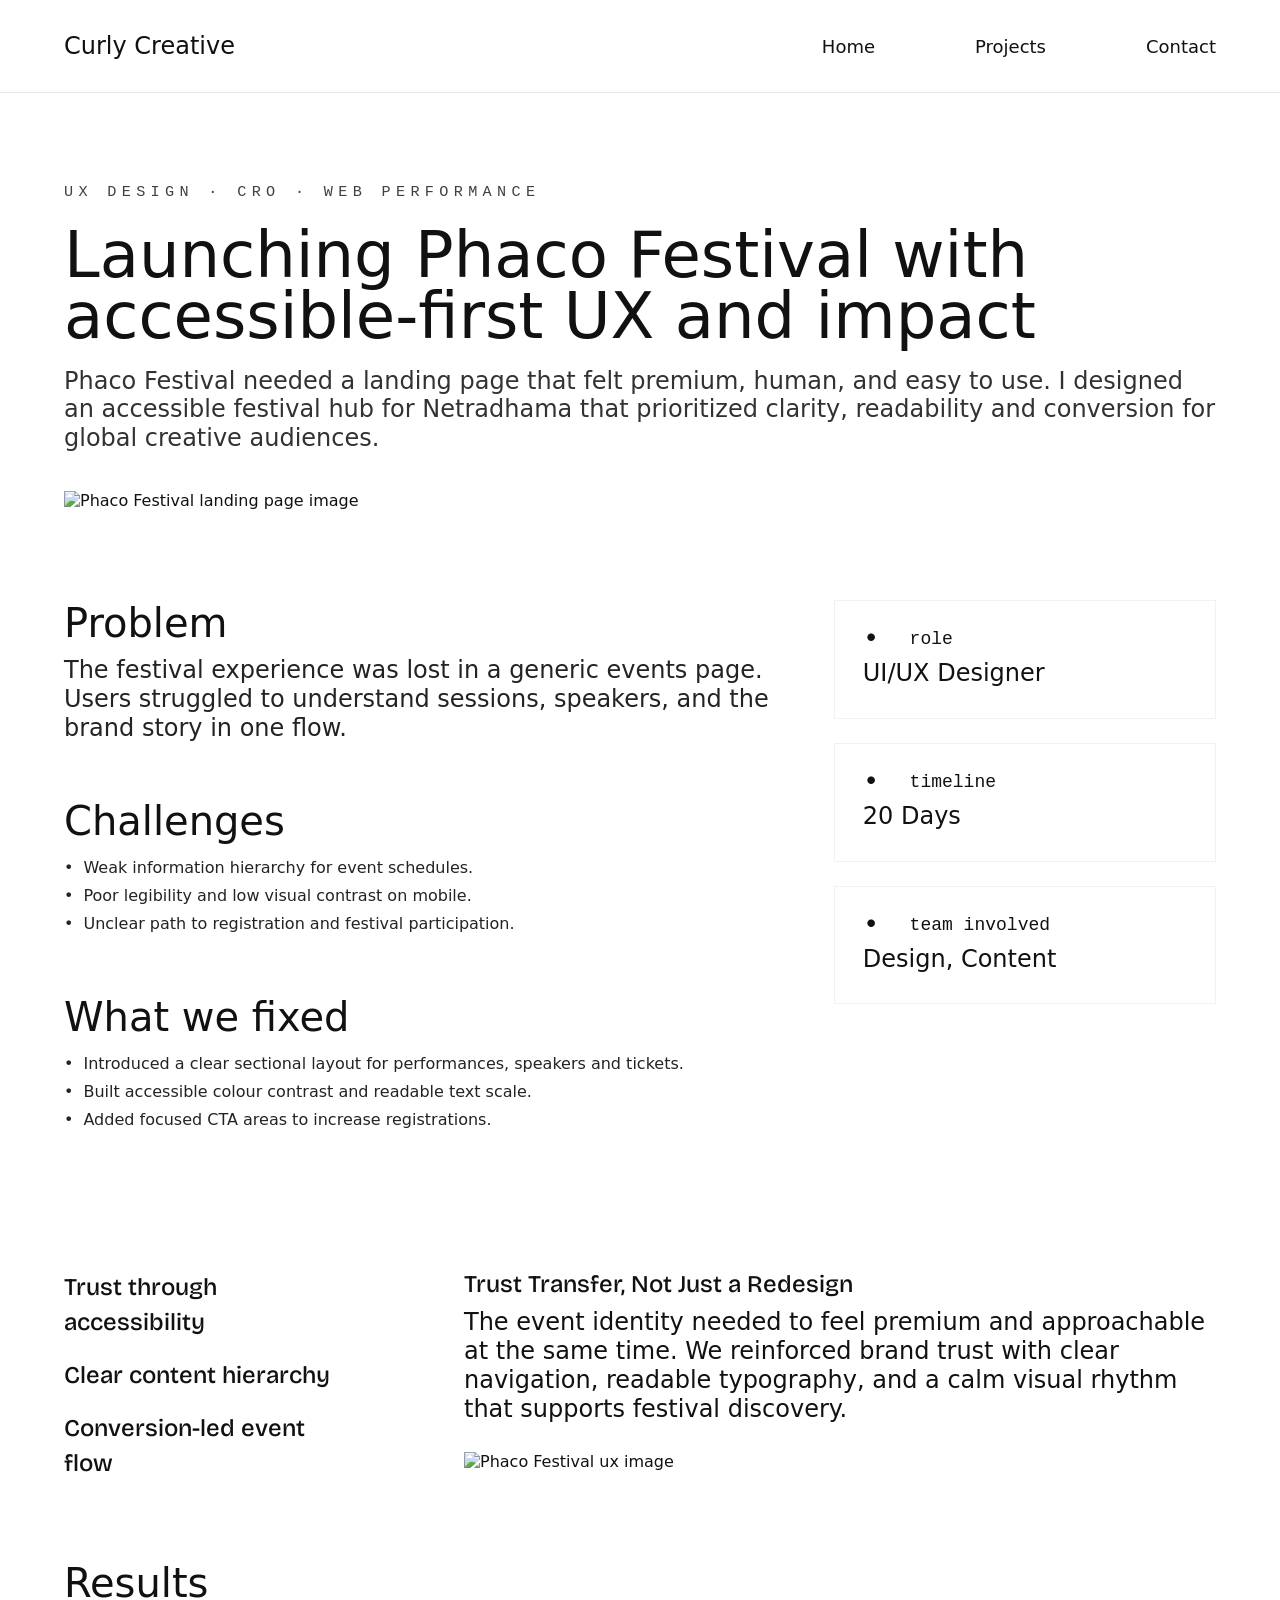
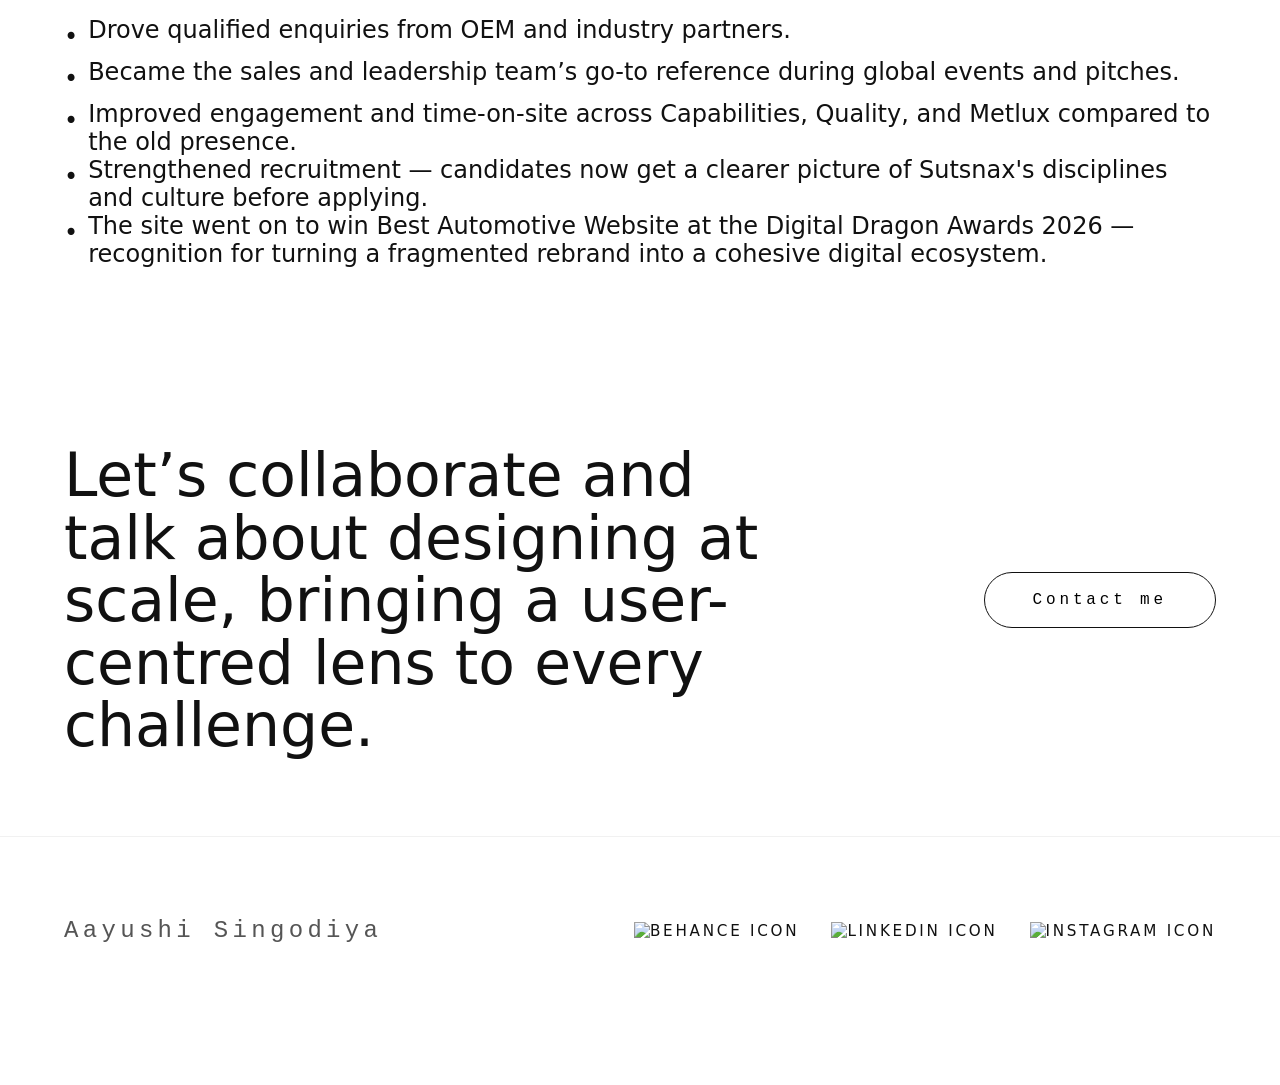
==== case-study-netradhama.html @ 13a0d934 "Add files via upload" ====
<!DOCTYPE html>
<html lang="en">
<head>
  <meta charset="UTF-8">
  <meta name="viewport" content="width=device-width, initial-scale=1.0">
  <title>Netradhama Case Study — Aayushi Singodiya</title>
  <link rel="preconnect" href="https://fonts.googleapis.com">
  <link rel="preconnect" href="https://fonts.gstatic.com" crossorigin>
  <link href="https://fonts.googleapis.com/css2?family=Bricolage+Grotesque:opsz,wght@12..96,200..800&display=swap" rel="stylesheet">
  <link rel="stylesheet" href="style.css">
</head>
<body>
<header>
  <div class="logo">Curly Creative</div>
  <nav>
    <a href="index.html">Home</a>
    <a href="index.html#projects">Projects</a>
    <a href="index.html#contact">Contact</a>
  </nav>
</header>
<main>
  <section class="case-study-hero">
    <span class="case-study-kicker">UX Design · CRO · Web Performance</span>
    <h1>Launching Phaco Festival with accessible-first UX and impact</h1>
    <p class="hero-copy">Phaco Festival needed a landing page that felt premium, human, and easy to use. I designed an accessible festival hub for Netradhama that prioritized clarity, readability and conversion for global creative audiences.</p>
    <img class="case-study-hero-image" src="assets/project 2.png" alt="Phaco Festival landing page image">
  </section>

  <section class="case-study-content">
    <div class="case-study-grid">
      <div class="case-study-copy">
        <div class="case-study-section">
          <h2>Problem</h2>
          <p>The festival experience was lost in a generic events page. Users struggled to understand sessions, speakers, and the brand story in one flow.</p>
        </div>

        <div class="case-study-section">
          <h2>Challenges</h2>
          <ul>
            <li>Weak information hierarchy for event schedules.</li>
            <li>Poor legibility and low visual contrast on mobile.</li>
            <li>Unclear path to registration and festival participation.</li>
          </ul>
        </div>

        <div class="case-study-section">
          <h2>What we fixed</h2>
          <ul>
            <li>Introduced a clear sectional layout for performances, speakers and tickets.</li>
            <li>Built accessible colour contrast and readable text scale.</li>
            <li>Added focused CTA areas to increase registrations.</li>
          </ul>
        </div>
      </div>

      <aside class="case-study-sidebar">
        <div class="case-study-meta">
          <strong>Role</strong>
          <p>UI/UX Designer</p>
        </div>
        <div class="case-study-meta">
          <strong>Timeline</strong>
          <p>20 Days</p>
        </div>
        <div class="case-study-meta">
          <strong>Team involved</strong>
          <p>Design, Content</p>
        </div>
      </aside>
    </div>

    <section class="case-study-secondary">
      <div class="case-study-secondary-grid">
        <aside class="case-study-secondary-sidebar">
          <!-- <div class="secondary-sidebar-label">What matters</div> -->
          <ul>
            <li>Trust through accessibility</li>
            <li>Clear content hierarchy</li>
            <li>Conversion-led event flow</li>
          </ul>
        </aside>
        <div class="case-study-secondary-content">
          <div class="case-study-section">
            <h2>Trust Transfer, Not Just a Redesign</h2>
            <p>The event identity needed to feel premium and approachable at the same time. We reinforced brand trust with clear navigation, readable typography, and a calm visual rhythm that supports festival discovery.</p>
          </div>
          <img class="case-study-secondary-image" src="assets/project 2.png" alt="Phaco Festival ux image">
        </div>
      </div>
    </section>

    <div class="case-study-section results">
      <h2>Results</h2>
      <ul>
        <li>Drove qualified enquiries from OEM and industry partners.</li>
        <li>Became the sales and leadership team’s go-to reference during global events and pitches.</li>
        <li>Improved engagement and time-on-site across Capabilities, Quality, and Metlux compared to the old presence.</li>
        <li>Strengthened recruitment — candidates now get a clearer picture of Sutsnax's disciplines and culture before applying.</li>
        <li>The site went on to win Best Automotive Website at the Digital Dragon Awards 2026 — recognition for turning a fragmented rebrand into a cohesive digital ecosystem.</li>
      </ul>
    </div>
  </section>
  <section class="contact" id="contact">
    <div class="contact-copy"><h2>Let’s collaborate and talk about designing at scale, bringing a user-centred lens to every challenge.</h2></div>
    <button type="button">Contact me</button>
  </section>
</main>
<footer class="site-footer">
  <p>Aayushi Singodiya</p>
  <div class="footer-links">
    <a href="#"><img src="assets/behance-line.png" alt="behance icon"></a>
    <a href="#"><img src="assets/linkedin-line.png" alt="linkedin icon"></a>
    <a href="#"><img src="assets/instagram-line.png" alt="instagram icon"></a>
  </div>
</footer>
</body>
</html>
---- style.css ----
﻿@font-face {
  font-family: 'Bricolage Grotesque';
  font-style: normal;
  font-weight: 400;
  src: local('Bricolage Grotesque');
  font-display: swap;
}

@font-face {
  font-family: 'Sometype Mono';
  font-style: normal;
  font-weight: 400;
  src: local('Sometype Mono');
  font-display: swap;
}

* {
  margin: 0;
  padding: 0;
  box-sizing: border-box;
}

html {
  scroll-behavior: smooth;
}

body {
  font-family: 'Bricolage Grotesque', system-ui, -apple-system, BlinkMacSystemFont, 'Segoe UI', sans-serif;
  background: #fff url('assets/bg_lines.png') top center no-repeat;
  background-size: cover;
  color: #111;
}

img {
  max-width: 100%;
  display: block;
}

header {
  position: sticky;
  top: 0;
  z-index: 10;
  display: flex;
  justify-content: space-between;
  align-items: center;
  gap: 30px;
  padding: 32px 64px;
  background: rgba(255, 255, 255, 0.92);
  backdrop-filter: blur(18px);
  border-bottom: 1px solid #E9E6E6;
}

.logo {
  font-size: 24px;
  letter-spacing: 0;
  /* text-transform: uppercase; */
}

nav {
  display: flex;
  gap: 100px;
  font-size: 18px;
  letter-spacing: 0;
  /* text-transform: uppercase; */
}

nav a {
  color: #111;
  text-decoration: none;
}

main {
  max-width: 1500px;
  margin: 0 auto;
}

.hero {
  min-height: calc(100vh - 96px);
  padding: 20px 64px 140px;
  display: flex;
  flex-direction: column;
  justify-content: center;
  gap: 42px;
}

.hero-meta {
  display: flex;
  justify-content: space-between;
  gap: 24px;
  flex-wrap: wrap;
}

.intro,
.status {
  font-family: 'Sometype Mono', monospace;
  font-size: 24px;
  letter-spacing: 0;
  /* text-transform: uppercase; */
}

.status {
  display: inline-flex;
  align-items: center;
  gap: 14px;
}

.status-dot {
  width: 10px;
  height: 10px;
  border-radius: 50%;
  background: #29d77f;
  box-shadow: 0 0 0 8px rgba(41, 215, 127, 0.16);
}

.hero h1 {
  font-size: clamp(4.5rem, 6vw, 7.5rem);
  line-height: 100%;
  max-width: 100%;
  letter-spacing: -0.04em;
  font-weight: 400;
  text-align: center;
  width: 68%;
  margin: 160px auto 0;
}

.section-label {
  display: inline-flex;
  align-items: center;
  gap: 16px;
  margin-bottom: 40px;
  font-family: 'Sometype Mono', monospace;
  letter-spacing: 0;
  /* text-transform: uppercase; */
  font-size: 24px;
}

.off-screen-label{
  display: flex;
justify-content: center;
}

.section-label span {
  color: #111;
}

.projects,
.testimonial,
.about,
.experience,
.offscreen,
.work,
.contact {
  padding: 120px 64px;
}

.cards {
  display: grid;
  grid-template-columns: repeat(12, minmax(0, 1fr));
  column-gap: 28px;
  row-gap: 140px;
  position: relative;
  align-items: start;
}

.card {
  position: relative;
  width: 100%;
  background: #fff;
  border-left: 5px solid #111;
  overflow: hidden;
  transform-style: preserve-3d;
  will-change: transform;
}

.card img {
  width: 100%;
  height: auto;
  aspect-ratio: 3 / 2;
  object-fit: cover;
}

.card-copy {
  min-height: 150px;
  padding: 18px 24px 24px;
  border-top: 1px solid rgba(17, 17, 17, 0.12);
}

.card h3 {
  max-width: 95%;
  margin-bottom: 30px;
  font-size: clamp(1.25rem, 1.55vw, 1.75rem);
  font-weight: 400;
  line-height: 1.12;
  letter-spacing: -0.035em;
}

.card-meta {
  display: grid;
  grid-template-columns: minmax(90px, 0.7fr) minmax(140px, 1.3fr);
  gap: 18px;
  font-family: 'Sometype Mono', monospace;
  font-size: 16px;
  line-height: 1.4;
}

.card-meta span {
  display: flex;
  align-items: flex-start;
  gap: 10px;
}

.card-meta span::before {
  content: '•';
  flex: 0 0 auto;
}

.card-one {
  grid-column: 2 / span 4;
  grid-row: 1;
}

.card-two {
  grid-column: 8 / span 4;
  grid-row: 1;
  margin-top: 150px;
}

.card-three {
  grid-column: 2 / span 4;
  grid-row: 2;
}

.card-four {
  grid-column: 8 / span 4;
  grid-row: 2;
  margin-top: 150px;
}

.testimonial-layout {
  display: grid;
  grid-template-columns: auto minmax(0, 1fr);
  gap: 80px;
  align-items: start;
}

.quote-mark {
  font-size: 160px;
  line-height: 0.75;
}

.quote-copy {
  display: flex;
  flex-direction: column;
  justify-content: center;
  gap: 44px;
}

.quote-copy p {
  font-size: clamp(1.7rem, 2vw, 2.4rem);
  line-height: 1.22;
  max-width: 720px;
}

.avatars {
  display: flex;
  gap: -16px;
  margin-top: 38px;
}

.avatars img {
  width: 100%;
  height: 100%;
  /* border-radius: 50%;
  border: 3px solid #fff;
  object-fit: cover;
  box-shadow: 0 22px 60px rgba(0, 0, 0, 0.12); */
}

.about {
  display: grid;
  grid-template-columns: 1.2fr 0.8fr;
  gap: 80px;
  align-items: start;
}

.about-copy .section-label p {
  font-size: 1.5rem;
  
  /* margin-bottom: 28px; */
}

.about-copy .abt {
  max-width: 730px;
  font-size: 2rem;
  /* line-height: 1.9; */
  opacity: 0.93;
  font-weight: 300;
  margin-bottom: 28px;
}

.about-profile {
  display: flex;
  flex-direction: column;
  justify-content: center;
  align-items: center;
  gap: 32px;
  height: 100%;
}

.about-profile img {
  width: 40%;
  /* border-radius: 36px; */
  filter: grayscale(1);
  box-shadow: 0 46px 140px rgba(0, 0, 0, 0.12);
}

.about-profile button {
  padding: 16px 44px;
  border-radius: 999px;
  border: 1px solid #111;
  background: #fff;
  font-family: 'Sometype Mono', monospace;
  font-size: 16px;
  font-weight: 400;
  letter-spacing: 0.24em;
  /* text-transform: uppercase; */
  cursor: pointer;
}

.experience .timeline {
  display: grid;
  gap: 46px;
  margin: 58px 0 0;
  max-width: 100%;
}

.item {
  display: grid;
  grid-template-columns: minmax(350px, 500px) minmax(100px, 436px) minmax(554px, 1fr);
  gap: 32px;
  padding: 48px 0;
  border-bottom: 1px solid #f1f1f1;
  align-items: start;
}

.item-meta span {
  display: inline-block;
  font-family: 'Sometype Mono', monospace;
  text-transform: lowercase;
  letter-spacing: 0.2em;
  font-size: 24px;
  /* opacity: 0.75; */
}

.item-company {
  display: flex;
  flex-direction: column;
  justify-content: center;
}

.item-company h3 {
  font-size: clamp(1.8rem, 3vw, 2.4rem);
  line-height: 1.05;
  margin-bottom: 8px;
  font-weight: 500;
}

.item-company p {
  font-size: 1rem;
  opacity: 0.82;
}

.item-details ul {
  list-style: none;
  display: grid;
  gap: 16px;
}

.item-details li {
  position: relative;
  padding-left: 20px;
  line-height: 1.8;
  font-size: 0.98rem;
  opacity: 0.92;
}

.item-details li::before {
  content: '•';
  position: absolute;
  left: 0;
  top: 0.25em;
  color: #111;
}

.offscreen-gallery {
  position: relative;
  width: min(100%, 1160px);
  height: 360px;
  margin: 56px auto 0;
  padding-top: 48px;
}

.offscreen-gallery .gallery-item {
  position: absolute;
  bottom: 0;
  left: 50%;
  width: 220px;
  height: 220px;
  padding: 0;
  border: 0;
  background: transparent;
  box-shadow: 0 40px 85px rgba(0, 0, 0, 0.12);
  /* border-radius: 34px; */
  overflow: hidden;
  cursor: pointer;
  transform-origin: center bottom;
  transition: transform 0.35s ease, box-shadow 0.35s ease;
  --tx: 0px;
  --ty: -60px;
  --rot: 0deg;
  transform: translate(-50%, 0) translateX(var(--tx)) translateY(var(--ty)) rotate(var(--rot));
}

.offscreen-gallery .gallery-item:nth-child(1) {
  --tx: -300px;
  --ty: -18px;
  --rot: -28deg;
}

.offscreen-gallery .gallery-item:nth-child(2) {
  --tx: -225px;
  --ty: -36px;
  --rot: -15deg;
}

.offscreen-gallery .gallery-item:nth-child(3) {
  --tx: -110px;
  --ty: -52px;
  --rot: -8deg;
}

.offscreen-gallery .gallery-item:nth-child(4) {
  --tx: 0px;
  --ty: -68px;
  --rot: 0deg;
}

.offscreen-gallery .gallery-item:nth-child(5) {
  --tx: 106px;
  --ty: -52px;
  --rot: 4deg;
}

.offscreen-gallery .gallery-item:nth-child(6) {
  --tx: 227px;
  --ty: -36px;
  --rot: 9deg;
}

.offscreen-gallery .gallery-item:nth-child(7) {
  --tx: 294px;
  --ty: -18px;
  --rot: 25deg;
}

.offscreen-gallery .gallery-item:hover {
  transform: translate(-50%, 0) translateX(var(--tx)) translateY(calc(var(--ty) - 14px)) rotate(var(--rot)) scale(1.03);
  box-shadow: 0 50px 120px rgba(0, 0, 0, 0.18);
}

.offscreen-gallery .gallery-item img {
  width: 100%;
  height: 100%;
  object-fit: cover;
  display: block;
}

@media (max-width: 1200px) {
  .offscreen-gallery {
    height: 320px;
  }

  .offscreen-gallery .gallery-item {
    width: 190px;
    height: 190px;
  }

  .offscreen-gallery .gallery-item:nth-child(1) {
    --tx: -200px;
    --ty: -16px;
    --rot: -14deg;
  }

  .offscreen-gallery .gallery-item:nth-child(2) {
    --tx: -125px;
    --ty: -32px;
    --rot: -9deg;
  }

  .offscreen-gallery .gallery-item:nth-child(3) {
    --tx: -65px;
    --ty: -44px;
    --rot: -5deg;
  }

  .offscreen-gallery .gallery-item:nth-child(4) {
    --tx: 0px;
    --ty: -55px;
    --rot: 0deg;
  }

  .offscreen-gallery .gallery-item:nth-child(5) {
    --tx: 65px;
    --ty: -44px;
    --rot: 5deg;
  }

  .offscreen-gallery .gallery-item:nth-child(6) {
    --tx: 125px;
    --ty: -32px;
    --rot: 10deg;
  }

  .offscreen-gallery .gallery-item:nth-child(7) {
    --tx: 200px;
    --ty: -16px;
    --rot: 14deg;
  }
}

@media (max-width: 860px) {
  .offscreen-gallery {
    height: 280px;
  }

  .offscreen-gallery .gallery-item {
    width: 160px;
    height: 160px;
  }

  .offscreen-gallery .gallery-item:nth-child(1) {
    --tx: -170px;
    --ty: -14px;
    --rot: -14deg;
  }

  .offscreen-gallery .gallery-item:nth-child(2) {
    --tx: -105px;
    --ty: -28px;
    --rot: -9deg;
  }

  .offscreen-gallery .gallery-item:nth-child(3) {
    --tx: -55px;
    --ty: -38px;
    --rot: -5deg;
  }

  .offscreen-gallery .gallery-item:nth-child(4) {
    --tx: 0px;
    --ty: -45px;
    --rot: 0deg;
  }

  .offscreen-gallery .gallery-item:nth-child(5) {
    --tx: 55px;
    --ty: -38px;
    --rot: 5deg;
  }

  .offscreen-gallery .gallery-item:nth-child(6) {
    --tx: 105px;
    --ty: -28px;
    --rot: 10deg;
  }

  .offscreen-gallery .gallery-item:nth-child(7) {
    --tx: 170px;
    --ty: -14px;
    --rot: 14deg;
  }
}

@media (max-width: 640px) {
  .offscreen-gallery {
    height: 240px;
  }

  .offscreen-gallery .gallery-item {
    width: 130px;
    height: 130px;
  }

  .offscreen-gallery .gallery-item:nth-child(1) {
    --tx: -135px;
    --ty: -12px;
    --rot: -14deg;
  }

  .offscreen-gallery .gallery-item:nth-child(2) {
    --tx: -85px;
    --ty: -20px;
    --rot: -9deg;
  }

  .offscreen-gallery .gallery-item:nth-child(3) {
    --tx: -45px;
    --ty: -28px;
    --rot: -5deg;
  }

  .offscreen-gallery .gallery-item:nth-child(4) {
    --tx: 0px;
    --ty: -34px;
    --rot: 0deg;
  }

  .offscreen-gallery .gallery-item:nth-child(5) {
    --tx: 45px;
    --ty: -28px;
    --rot: 5deg;
  }

  .offscreen-gallery .gallery-item:nth-child(6) {
    --tx: 85px;
    --ty: -20px;
    --rot: 10deg;
  }

  .offscreen-gallery .gallery-item:nth-child(7) {
    --tx: 135px;
    --ty: -12px;
    --rot: 14deg;
  }
}

@media (max-width: 1200px) {
  .offscreen-gallery {
    height: 360px;
  }

  .offscreen-gallery .gallery-item {
    width: 210px;
    height: 210px;
  }

  .offscreen-gallery .gallery-item:nth-child(1),
  .offscreen-gallery .gallery-item:nth-child(7) {
    transform: translate(-50%, 0) rotate(-90deg) translateY(-180px) rotate(90deg);
  }

  .offscreen-gallery .gallery-item:nth-child(2),
  .offscreen-gallery .gallery-item:nth-child(6) {
    transform: translate(-50%, 0) rotate(-60deg) translateY(-205px) rotate(60deg);
  }

  .offscreen-gallery .gallery-item:nth-child(3),
  .offscreen-gallery .gallery-item:nth-child(5) {
    transform: translate(-50%, 0) rotate(-30deg) translateY(-225px) rotate(30deg);
  }

  .offscreen-gallery .gallery-item:nth-child(4) {
    transform: translate(-50%, 0) rotate(0deg) translateY(-235px) rotate(0deg);
  }
}

@media (max-width: 860px) {
  .offscreen-gallery {
    height: 320px;
  }

  .offscreen-gallery .gallery-item {
    width: 180px;
    height: 180px;
  }

  .offscreen-gallery .gallery-item:nth-child(1),
  .offscreen-gallery .gallery-item:nth-child(7) {
    transform: translate(-50%, 0) rotate(-90deg) translateY(-145px) rotate(90deg);
  }

  .offscreen-gallery .gallery-item:nth-child(2),
  .offscreen-gallery .gallery-item:nth-child(6) {
    transform: translate(-50%, 0) rotate(-60deg) translateY(-165px) rotate(60deg);
  }

  .offscreen-gallery .gallery-item:nth-child(3),
  .offscreen-gallery .gallery-item:nth-child(5) {
    transform: translate(-50%, 0) rotate(-30deg) translateY(-180px) rotate(30deg);
  }

  .offscreen-gallery .gallery-item:nth-child(4) {
    transform: translate(-50%, 0) rotate(0deg) translateY(-190px) rotate(0deg);
  }
}

@media (max-width: 640px) {
  .offscreen-gallery {
    height: 280px;
  }

  .offscreen-gallery .gallery-item {
    width: 140px;
    height: 140px;
  }

  .offscreen-gallery .gallery-item:nth-child(1),
  .offscreen-gallery .gallery-item:nth-child(7) {
    transform: translate(-50%, 0) rotate(-90deg) translateY(-115px) rotate(90deg);
  }

  .offscreen-gallery .gallery-item:nth-child(2),
  .offscreen-gallery .gallery-item:nth-child(6) {
    transform: translate(-50%, 0) rotate(-60deg) translateY(-130px) rotate(60deg);
  }

  .offscreen-gallery .gallery-item:nth-child(3),
  .offscreen-gallery .gallery-item:nth-child(5) {
    transform: translate(-50%, 0) rotate(-30deg) translateY(-145px) rotate(30deg);
  }

  .offscreen-gallery .gallery-item:nth-child(4) {
    transform: translate(-50%, 0) rotate(0deg) translateY(-150px) rotate(0deg);
  }
}

.image-modal {
  position: fixed;
  inset: 0;
  display: none;
  align-items: center;
  justify-content: center;
  z-index: 9999;
}

.image-modal.active {
  display: flex;
}

.image-modal-backdrop {
  position: absolute;
  inset: 0;
  background: rgba(0, 0, 0, 0.7);
}

.image-modal-panel {
  position: relative;
  max-width: min(90vw, 900px);
  width: min(100%, 900px);
  padding: 20px;
  background: rgba(255, 255, 255, 0.02);
  backdrop-filter: blur(22px);
  border-radius: 28px;
  box-shadow: 0 40px 120px rgba(0, 0, 0, 0.35);
  z-index: 1;
}

.image-modal-img {
  width: 100%;
  aspect-ratio: 1 / 1;
  object-fit: contain;
  border-radius: 24px;
}

.image-modal-close {
  position: absolute;
  top: 20px;
  right: 20px;
  width: 42px;
  height: 42px;
  border: 1px solid rgba(255, 255, 255, 0.4);
  border-radius: 50%;
  background: rgba(255, 255, 255, 0.08);
  color: #fff;
  font-size: 1.6rem;
  cursor: pointer;
  z-index: 2;
}

@media (max-width: 1200px) {
  .offscreen-gallery {
    grid-template-columns: repeat(5, minmax(0, 1fr));
  }
}

@media (max-width: 860px) {
  .offscreen-gallery {
    grid-template-columns: repeat(3, minmax(0, 1fr));
  }
}

@media (max-width: 640px) {
  .offscreen-gallery {
    grid-template-columns: repeat(2, minmax(0, 1fr));
  }

  .offscreen-gallery .gallery-item {
    width: 100%;
  }
}

.offscreen-gallery a:nth-child(2) img,
.offscreen-gallery a:nth-child(4) img,
.offscreen-gallery a:nth-child(6) img {
  transform: scale(0.95) rotate(5deg);
}

.offscreen-gallery a:hover {
  transform: translateY(-26px);
  z-index: 10;
}

.offscreen-gallery a:hover img {
  transform: scale(1) rotate(0deg);
  box-shadow: 0 50px 120px rgba(0, 0, 0, 0.18);
}

.work-grid {
  display: flex;
  align-items: flex-end;
  gap: 24px;
  margin-top: 56px;
  overflow-x: auto;
  padding-bottom: 16px;
  scroll-behavior: smooth;
  scrollbar-width: none;
}

.work-grid::-webkit-scrollbar {
  height: 10px;
}

.work-grid::-webkit-scrollbar-track {
  background: transparent;
}

.work-grid::-webkit-scrollbar-thumb {
  background: rgba(0, 0, 0, 0.25);
  border-radius: 999px;
}

.work-grid img {
  flex: 0 0 auto;
  /* width: 15rem; */
  /* height: 320px; */
  /* max-width: none; */
  border-radius: 0;
  /* box-shadow: 0 36px 115px rgba(0, 0, 0, 0.12); */
  transition: transform 0.3s ease;
}

.work-grid img:hover {
  transform: translateY(-8px) scale(1.02);
}

.project-link {
  display: block;
  color: inherit;
  text-decoration: none;
}

.project-link .card-copy {
  min-height: 150px;
}

.case-study-hero {
  padding: 90px 64px 0;
  /* max-width: 1180px; */
  margin: 0 auto;
}

.case-study-kicker {
  display: block;
  font-family: 'Sometype Mono', monospace;
  font-size: 0.95rem;
  letter-spacing: 0.35em;
  text-transform: uppercase;
  opacity: 0.8;
  margin-bottom: 24px;
}

.case-study-hero h1 {
  /* max-width: 760px; */
  margin-bottom: 20px;
  font-weight: 400;
  font-size: clamp(3.8rem, 5vw, 5.8rem);
  line-height: 0.95;
}

.case-study-hero .hero-copy {
  /* max-width: 760px; */
  font-size: 1.5rem;
  line-height: 1.2;
  opacity: 0.86;
  margin-bottom: 38px;
}

.case-study-hero-image {
  width: 100%;
  max-width: 100%;
  height: auto;
  margin-top: 28px;
  /* border-radius: 28px; */
  object-fit: cover;
}

.case-study-content {
  margin-top: 90px;
  padding: 0px 64px 0;
}

.case-study-grid {
  display: grid;
  grid-template-columns: minmax(0, 1.3fr) minmax(250px, 0.7fr);
  gap: 60px;
  align-items: start;
}

.case-study-copy p,
.case-study-copy li {
  opacity: 0.92;
  line-height: 1.75;
}

.case-study-copy ul {
  list-style: none;
  padding-left: 0;
  display: grid;
  /* gap: 16px; */
}

.results {
  margin-top: 80px;
}

.case-study-copy ul li, .case-study-meta strong, .case-study-section.results li {
  display: flex;
  align-items: flex-start;
  gap: 10px;
}

.case-study-section.results li {
  display: flex;
  align-items: flex-start;
  gap: 10px;
  font-size: 1.5rem;
}

.case-study-copy ul li::before, .case-study-section.results li::before {
  content: '•';
  flex: 0 0 auto;
  color: #111;
  line-height: 1.75;
  /* margin-top: 0.25em; */
}
.case-study-meta strong::before {
  content: '•';
  flex: 0 0 auto;
  color: #111;
  font-size: 1.75rem;
  line-height: 1;
  margin-right: 20px;
  /* margin-top: 0.25em; */
}

.case-study-sidebar {
  display: grid;
  gap: 24px;
  position: sticky;
  top: 104px;
  align-self: start;
}

.case-study-meta {
  display: grid;
  /* gap: 20px; */
  padding: 24px 28px;
  background: rgba(255, 255, 255, 0.9);
  border: 1px solid #f1f1f1;
}

.case-study-meta p {
  margin: 0;
  font-size: 1.5rem;
  line-height: 1.7;
}

.case-study-meta strong {
  display: flex;
  align-items: center;
  /* margin-bottom: 8px; */
  font-size: 1.125rem;
  text-transform: lowercase;
  font-weight: 400;
  font-family: 'Sometype Mono', monospace;
}

.case-study-section {
  display: grid;
  gap: 10px;
  margin-bottom: 56px;
}

.case_study_grid{
  display: grid;
  grid-template-columns: repeat(2, minmax(0, 1fr));
  gap: 24px;
  align-items: flex-start;
}

.case_study_grid h2{
  padding: 0 0 24px;
  border-bottom: 1px solid #000;
}

.case_study_grid ul li{
  font-size: 1.125rem;
}


.case-study-section h2 {
  /* margin-bottom: 18px; */
  font-size: 40px;
  font-weight: 400;
}

.case-study-section p {
  /* max-width: 760px; */
  line-height: 1.2;
  font-size: 1.5rem;
}

.case-study-secondary {
  margin-top: 80px;
}

.case-study-secondary-grid {
  display: grid;
  grid-template-columns: minmax(240px, 280px) minmax(0, 1fr);
  gap: 120px;
  align-items: start;
}

.case-study-secondary-content h2{
  font-size: 1.5rem;
  font-weight: 500;
}

.case-study-secondary-sidebar {
  position: sticky;
  top: 120px;
  align-self: start;
  display: grid;
  gap: 24px;
}

.secondary-sidebar-label {
  font-family: 'Sometype Mono', monospace;
  font-size: 0.85rem;
  letter-spacing: 0.35em;
  text-transform: uppercase;
  opacity: 0.8;
}

.case-study-secondary-sidebar ul {
  list-style: none;
  padding-left: 0;
  display: grid;
  gap: 18px;
}

.case-study-secondary-sidebar li {
  font-size: 1.5rem;
  line-height: 1.45;
  font-weight: 500;
}

.case-study-secondary-content {
  display: grid;
  gap: 28px;
}

.case-study-secondary-content .case-study-section { 
  margin: 0;
}

.case-study-secondary-sidebar a {
  color: #000;
  text-decoration: none;
}

.case-study-secondary-image {
  width: 100%;
  max-width: 100%;
  height: auto;
  /* border-radius: 28px; */
  object-fit: cover;
}

@media (max-width: 860px) {
  .case-study-grid {
    display: block;
  }
}

.contact {
  display: flex;
  justify-content: space-between;
  align-items: center;
  gap: 40px;
  padding-bottom: 80px;
}

.contact-copy h2 {
  font-size: 60px;
  font-weight: 400;
  line-height: 1.04;
  max-width: 760px;
}

.contact button {
  padding: 18px 48px;
  font-size: 1rem;
  border-radius: 999px;
  border: 1px solid #111;
  background: #fff;
  font-family: 'Sometype Mono', monospace;
  letter-spacing: 0.24em;
  /* text-transform: uppercase; */
  cursor: pointer;
}

.site-footer {
  display: flex;
  justify-content: space-between;
  align-items: center;
  padding: 80px 64px 140px;
  border-top: 1px solid #f1f1f1;
  color: #555;
}

.site-footer p {
  font-family: 'Sometype Mono', monospace;
  font-size: 1.5rem;
  letter-spacing: 0.18em;
  /* text-transform: uppercase; */
}

.footer-links {
  display: flex;
  gap: 32px;
}

.footer-links a {
  color: #111;
  font-size: 0.95rem;
  letter-spacing: 0.18em;
  text-transform: uppercase;
  text-decoration: none;
}

@media (max-width: 1200px) {
  header {
    padding: 24px 40px;
  }

  .hero,
  .projects,
  .testimonial,
  .about,
  .experience,
  .offscreen,
  .work,
  .contact {
    padding: 94px 40px;
  }

  .cards {
    grid-template-columns: repeat(8, minmax(0, 1fr));
    row-gap: 110px;
  }

  .card-one {
    grid-column: 1 / span 4;
  }

  .card-two {
    grid-column: 5 / span 4;
    margin-top: 110px;
  }

  .card-three {
    grid-column: 1 / span 4;
  }

  .card-four {
    grid-column: 5 / span 4;
    margin-top: 110px;
  }
}

@media (max-width: 860px) {
  header {
    padding: 22px 28px;
    flex-direction: column;
    align-items: flex-start;
  }

  nav {
    gap: 20px;
    flex-wrap: wrap;
  }

  .hero {
    padding: 90px 28px 120px;
  }

  .hero h1 {
    font-size: 3.4rem;
  }

  .projects,
  .testimonial,
  .about,
  .experience,
  .offscreen,
  .work,
  .contact {
    padding: 90px 28px;
  }

  .cards {
    grid-template-columns: 1fr;
    row-gap: 56px;
  }

  .card-one,
  .card-two,
  .card-three,
  .card-four {
    grid-column: 1;
    grid-row: auto;
    width: min(100%, 620px);
    margin: 0 auto;
  }

  .testimonial-layout,
  .about,
  .contact {
    display: block;
  }

  .quote-mark {
    font-size: 120px;
    margin-bottom: 20px;
  }

  .quote-copy {
    gap: 28px;
  }

  .quote-copy p {
    font-size: 2rem;
  }

  .avatars {
    justify-content: flex-start;
  }

  .experience .timeline {
    gap: 36px;
  }

  .item {
    grid-template-columns: 1fr;
    gap: 24px;
    padding: 32px 0;
  }

  .item-meta span {
    display: block;
    font-size: 11px;
    margin-bottom: 8px;
  }

  .item-company h3 {
    font-size: 1.8rem;
  }

  .item-details ul {
    gap: 14px;
  }

  .offscreen-gallery {
    gap: 16px;
  }

  .work-grid {
    grid-template-columns: 1fr;
  }

  .site-footer {
    flex-direction: column;
    align-items: flex-start;
    gap: 20px;
    padding: 60px 28px 100px;
  }
}

@media (max-width: 640px) {

  .status,
  .intro,
  .section-label,
  .item-meta span,
  .contact-copy h2 {
    font-size: 12px;
  }

  .contact-copy h2 {
    font-size: 2.4rem;
  }

  .card-copy {
    min-height: 0;
    padding: 16px 18px 20px;
  }

  .card h3 {
    max-width: 100%;
    margin-bottom: 24px;
    font-size: 1.25rem;
  }

  .card-meta {
    grid-template-columns: 1fr 1.4fr;
    gap: 12px;
    font-size: 11px;
  }

  .experience .timeline {
    gap: 28px;
  }

  .item {
    padding: 28px 0;
  }

  .item-company h3 {
    font-size: 1.5rem;
  }

  .item-details li {
    font-size: 0.96rem;
  }
}
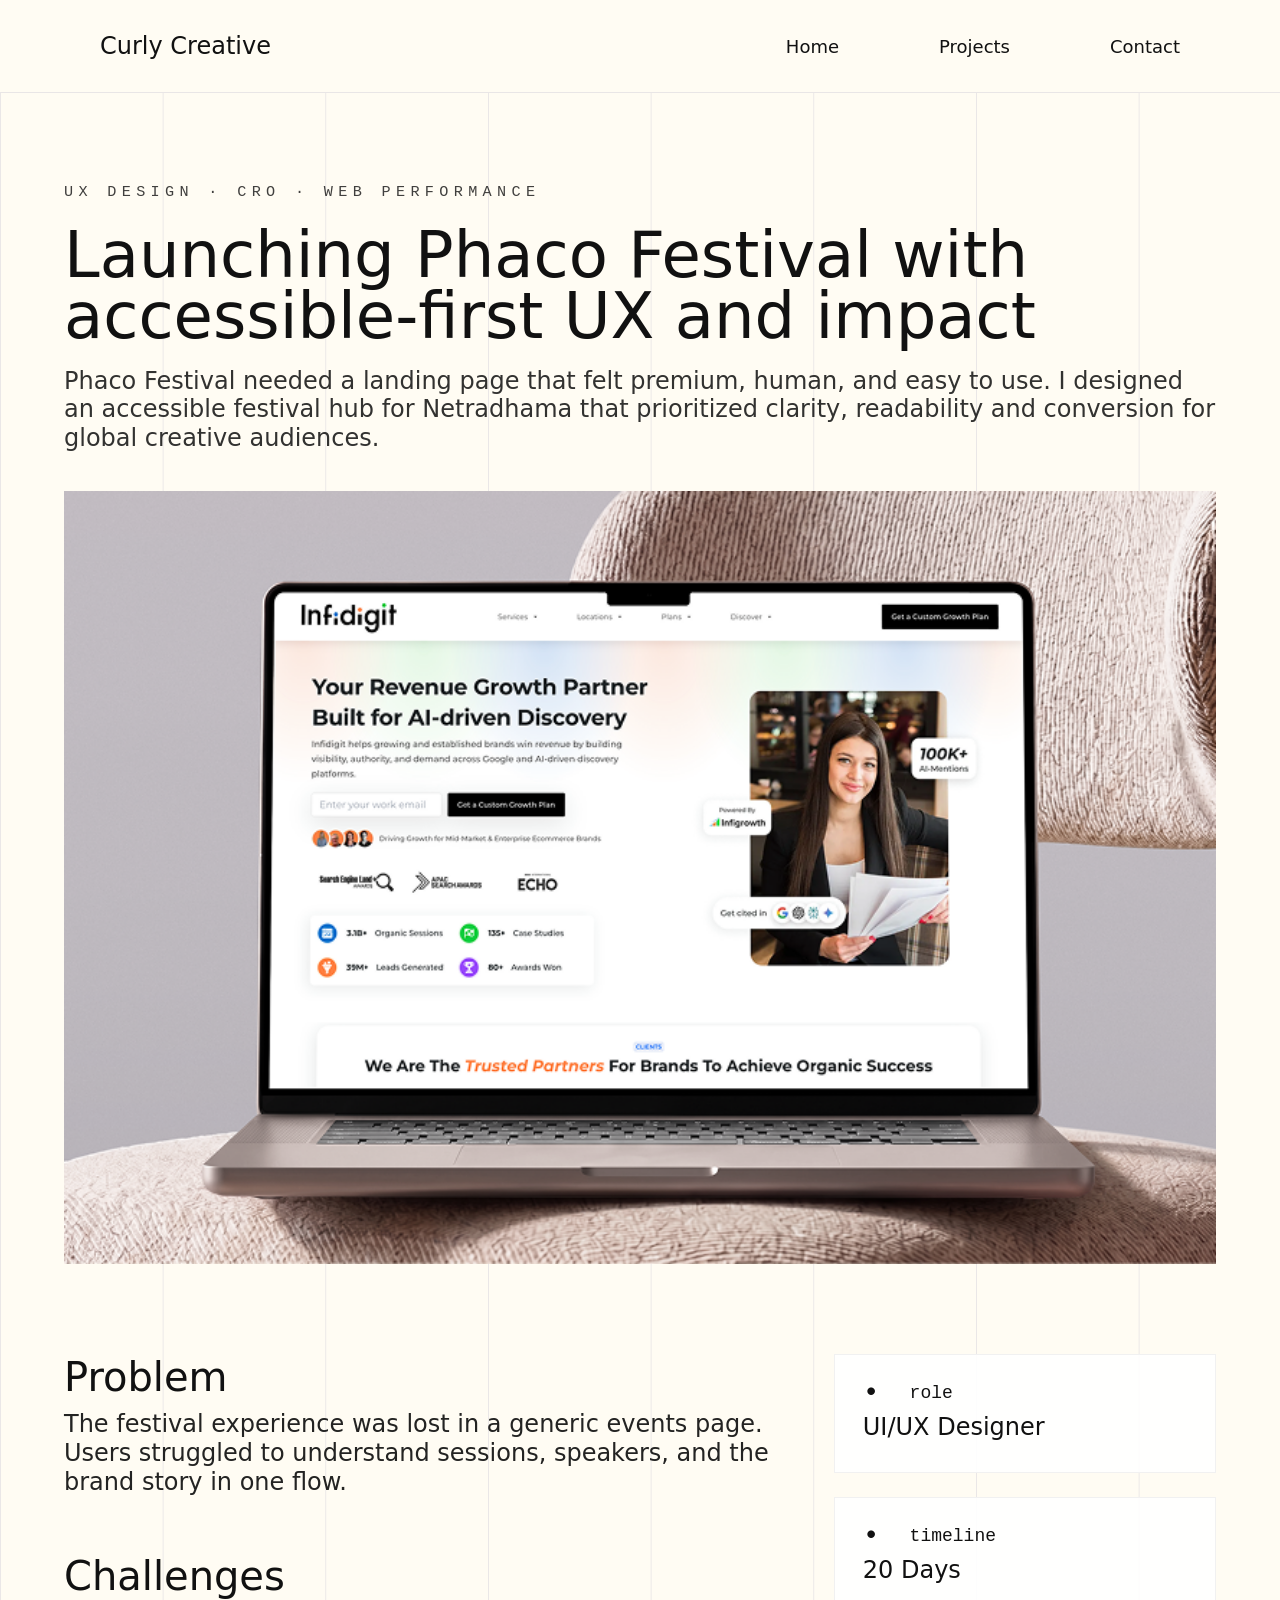
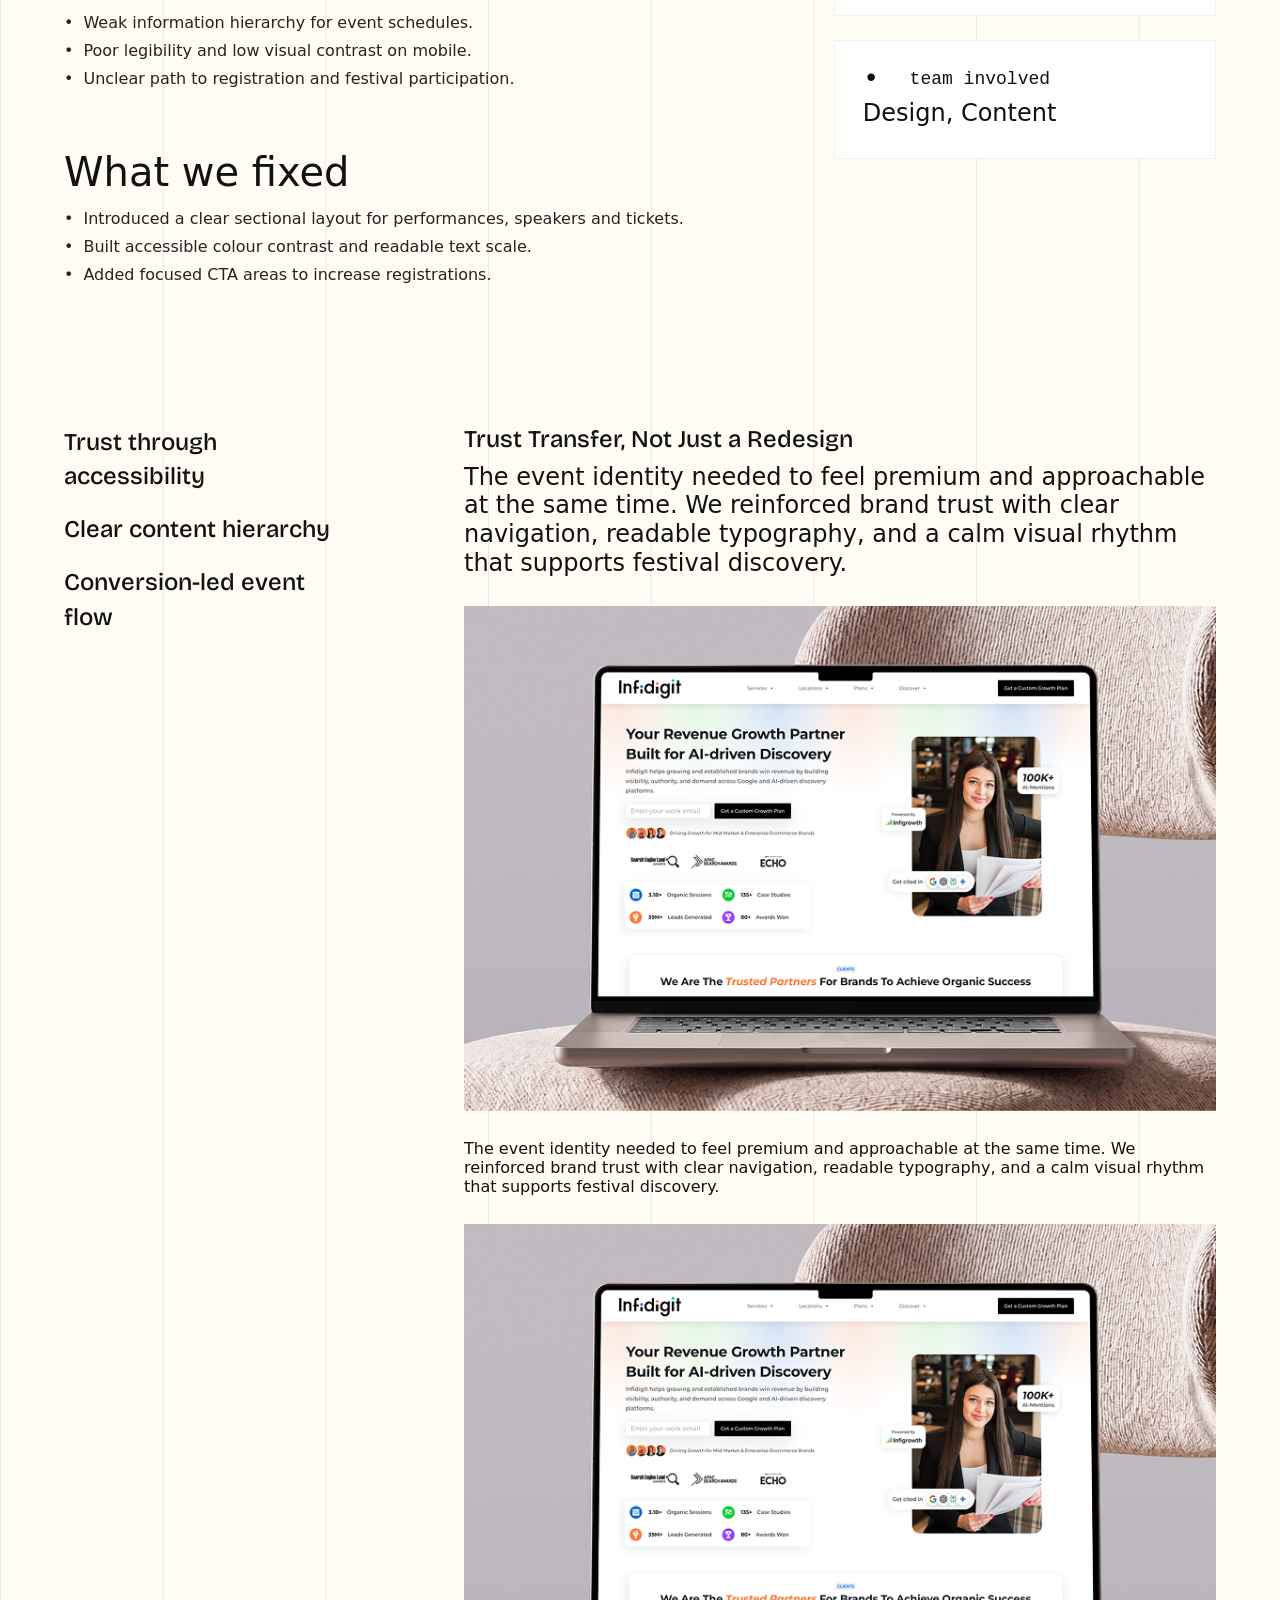
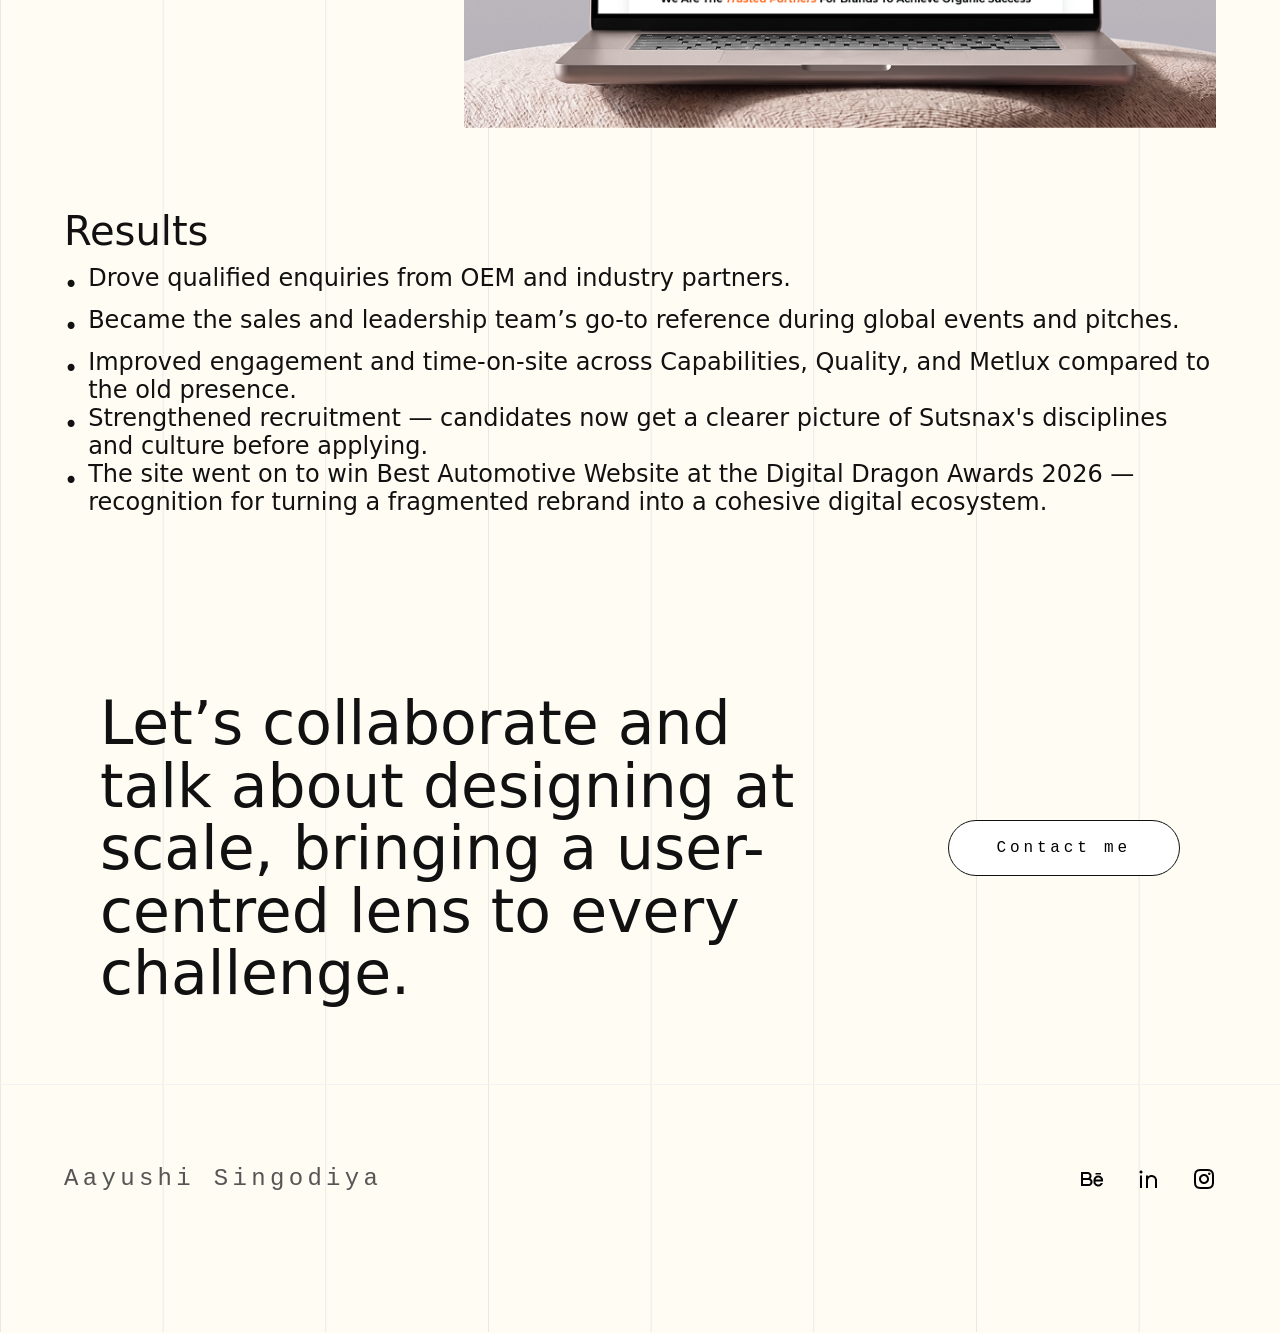
==== commit 526a16a2: "Fix HTML formatting issues in case study file" ====
--- a/case-study-netradhama.html
+++ b/case-study-netradhama.html
@@ -85,6 +85,8 @@
             <p>The event identity needed to feel premium and approachable at the same time. We reinforced brand trust with clear navigation, readable typography, and a calm visual rhythm that supports festival discovery.</p>
           </div>
           <img class="case-study-secondary-image" src="assets/project 2.png" alt="Phaco Festival ux image">
+          <p>The event identity needed to feel premium and approachable at the same time. We reinforced brand trust with clear navigation, readable typography, and a calm visual rhythm that supports festival discovery.</p>
+          <img class="case-study-secondary-image" src="assets/project 2.png" alt="Phaco Festival ux image">
         </div>
       </div>
     </section>
--- a/style.css
+++ b/style.css
@@ -1,4 +1,4 @@
-﻿@font-face {
+@font-face {
   font-family: 'Bricolage Grotesque';
   font-style: normal;
   font-weight: 400;
@@ -26,7 +26,7 @@
 
 body {
   font-family: 'Bricolage Grotesque', system-ui, -apple-system, BlinkMacSystemFont, 'Segoe UI', sans-serif;
-  background: #fff url('assets/bg_lines.png') top center no-repeat;
+  background: #fffcf3 url('assets/bg_lines.png') top center no-repeat;
   background-size: cover;
   color: #111;
 }
@@ -34,6 +34,10 @@
 img {
   max-width: 100%;
   display: block;
+}
+
+.logo a{
+  color: #000;
 }
 
 header {
@@ -44,8 +48,8 @@
   justify-content: space-between;
   align-items: center;
   gap: 30px;
-  padding: 32px 64px;
-  background: rgba(255, 255, 255, 0.92);
+  padding: 32px 100px;
+  background: #fffcf3;
   backdrop-filter: blur(18px);
   border-bottom: 1px solid #E9E6E6;
 }
@@ -53,7 +57,6 @@
 .logo {
   font-size: 24px;
   letter-spacing: 0;
-  /* text-transform: uppercase; */
 }
 
 nav {
@@ -61,7 +64,6 @@
   gap: 100px;
   font-size: 18px;
   letter-spacing: 0;
-  /* text-transform: uppercase; */
 }
 
 nav a {
@@ -71,12 +73,14 @@
 
 main {
   max-width: 1500px;
-  margin: 0 auto;
-}
+  /* margin: 0 auto; */
+}
+
+/* ---------- HERO ---------- */
 
 .hero {
   min-height: calc(100vh - 96px);
-  padding: 20px 64px 140px;
+  padding: 75px 100px 140px;
   display: flex;
   flex-direction: column;
   justify-content: center;
@@ -95,7 +99,6 @@
   font-family: 'Sometype Mono', monospace;
   font-size: 24px;
   letter-spacing: 0;
-  /* text-transform: uppercase; */
 }
 
 .status {
@@ -114,12 +117,12 @@
 
 .hero h1 {
   font-size: clamp(4.5rem, 6vw, 7.5rem);
-  line-height: 100%;
+  line-height: 7rem;
   max-width: 100%;
-  letter-spacing: -0.04em;
+  letter-spacing: 0em;
   font-weight: 400;
   text-align: center;
-  width: 68%;
+  width: 100%;
   margin: 160px auto 0;
 }
 
@@ -130,13 +133,12 @@
   margin-bottom: 40px;
   font-family: 'Sometype Mono', monospace;
   letter-spacing: 0;
-  /* text-transform: uppercase; */
   font-size: 24px;
 }
 
 .off-screen-label{
   display: flex;
-justify-content: center;
+  justify-content: center;
 }
 
 .section-label span {
@@ -150,26 +152,37 @@
 .offscreen,
 .work,
 .contact {
-  padding: 120px 64px;
+  padding: 120px 100px;
+}
+
+/* ---------- PROJECTS / CASE STUDIES ---------- */
+
+.projects-layout {
+  display: grid;
+  grid-template-columns: 240px minmax(0, 1fr);
+  gap: 48px;
+  align-items: start;
+}
+
+.projects-label {
+  position: sticky;
+  top: 140px;
+  align-self: start;
+  margin-bottom: 0;
 }
 
 .cards {
-  display: grid;
-  grid-template-columns: repeat(12, minmax(0, 1fr));
-  column-gap: 28px;
-  row-gap: 140px;
-  position: relative;
-  align-items: start;
+  display: flex;
+  flex-direction: column;
+  gap: 85vh;
+  max-width: 640px;
 }
 
 .card {
   position: relative;
   width: 100%;
-  background: #fff;
   border-left: 5px solid #111;
   overflow: hidden;
-  transform-style: preserve-3d;
-  will-change: transform;
 }
 
 .card img {
@@ -214,67 +227,106 @@
   flex: 0 0 auto;
 }
 
-.card-one {
-  grid-column: 2 / span 4;
-  grid-row: 1;
-}
-
-.card-two {
-  grid-column: 8 / span 4;
-  grid-row: 1;
-  margin-top: 150px;
-}
-
-.card-three {
-  grid-column: 2 / span 4;
-  grid-row: 2;
-}
-
-.card-four {
-  grid-column: 8 / span 4;
-  grid-row: 2;
-  margin-top: 150px;
-}
+/* ---------- TESTIMONIAL ---------- */
 
 .testimonial-layout {
-  display: grid;
-  grid-template-columns: auto minmax(0, 1fr);
-  gap: 80px;
-  align-items: start;
+  max-width: 100%;
 }
 
 .quote-mark {
-  font-size: 160px;
+  font-size: 150px;
   line-height: 0.75;
+  margin-bottom: 0px;
 }
 
 .quote-copy {
+  font-size: 2rem;
+  line-height: 1.35;
+  max-width: 100%;
+  font-weight: 300;
+  transition: opacity 0.35s ease;
+}
+
+.avatars {
+  display: flex;
+  align-items: center;
+  gap: 0;
+  margin-top: 56px;
+}
+
+.avatar-item {
+  display: flex;
+  align-items: center;
+  gap: 14px;
+  border: 0;
+  background: transparent;
+  padding: 0;
+  cursor: pointer;
+  transition: margin-left 0.55s cubic-bezier(0.22, 1, 0.36, 1);
+}
+
+.avatar-item:first-child {
+  margin-left: 0;
+}
+
+.avatar-item:not(:first-child) {
+  margin-left: -48px;
+}
+
+.avatars[data-state="expanded"] .avatar-item:not(:first-child) {
+  margin-left: 64px;
+}
+
+.avatar-item img {
+  width: 60px;
+  height: 60px;
+  border-radius: 50%;
+  object-fit: cover;
+  border: 2px solid #fff;
+  box-shadow: 0 6px 18px rgba(0, 0, 0, 0.12);
+  flex: 0 0 auto;
+  position: relative;
+  z-index: 1;
+}
+
+.avatar-caption {
   display: flex;
   flex-direction: column;
-  justify-content: center;
-  gap: 44px;
-}
-
-.quote-copy p {
-  font-size: clamp(1.7rem, 2vw, 2.4rem);
-  line-height: 1.22;
-  max-width: 720px;
-}
-
-.avatars {
-  display: flex;
-  gap: -16px;
-  margin-top: 38px;
-}
-
-.avatars img {
-  width: 100%;
-  height: 100%;
-  /* border-radius: 50%;
-  border: 3px solid #fff;
-  object-fit: cover;
-  box-shadow: 0 22px 60px rgba(0, 0, 0, 0.12); */
-}
+  gap: 2px;
+  text-align: left;
+  font-family: 'Bricolage Grotesque';
+  font-size: 18px;
+  line-height: 1.4;
+  white-space: nowrap;
+  opacity: 0;
+  transform: translateX(-8px);
+  max-width: 0;
+  overflow: hidden;
+  transition: opacity 0.4s ease, transform 0.4s ease;
+}
+
+.avatars[data-state="expanded"] .avatar-caption {
+  opacity: 1;
+  transform: translateX(0);
+  max-width: 260px;
+}
+
+.avatar-caption strong {
+  font-weight: 600;
+  color: #111;
+}
+
+.avatar-caption em {
+  font-style: normal;
+  font-size: 16px;
+  opacity: 0.6;
+}
+
+/* .avatar-item.is-active img {
+  box-shadow: 0 0 0 3px #111, 0 6px 18px rgba(0, 0, 0, 0.18);
+} */
+
+/* ---------- ABOUT ---------- */
 
 .about {
   display: grid;
@@ -285,14 +337,11 @@
 
 .about-copy .section-label p {
   font-size: 1.5rem;
-  
-  /* margin-bottom: 28px; */
 }
 
 .about-copy .abt {
   max-width: 730px;
   font-size: 2rem;
-  /* line-height: 1.9; */
   opacity: 0.93;
   font-weight: 300;
   margin-bottom: 28px;
@@ -303,18 +352,30 @@
   flex-direction: column;
   justify-content: center;
   align-items: center;
-  gap: 32px;
   height: 100%;
 }
 
-.about-profile img {
-  width: 40%;
-  /* border-radius: 36px; */
+.about-profile-image-wrap {
+  width: min(100%, 480px);
+  box-shadow: 0 46px 140px rgba(0, 0, 0, 0.12);
+  transform: scale(0.55);
+  transform-origin: center;
+  will-change: transform;
+}
+
+.about-profile-image-wrap img {
+  width: 100%;
+  display: block;
   filter: grayscale(1);
-  box-shadow: 0 46px 140px rgba(0, 0, 0, 0.12);
-}
-
-.about-profile button {
+}
+
+.resume-download-row {
+  display: flex;
+  justify-content: flex-end;
+  margin-top: 56px;
+}
+
+.resume-download-btn {
   padding: 16px 44px;
   border-radius: 999px;
   border: 1px solid #111;
@@ -323,14 +384,15 @@
   font-size: 16px;
   font-weight: 400;
   letter-spacing: 0.24em;
-  /* text-transform: uppercase; */
   cursor: pointer;
 }
+
+/* ---------- EXPERIENCE ---------- */
 
 .experience .timeline {
   display: grid;
-  gap: 46px;
-  margin: 58px 0 0;
+  gap: 24px;
+  margin: 40px 0 0;
   max-width: 100%;
 }
 
@@ -338,7 +400,7 @@
   display: grid;
   grid-template-columns: minmax(350px, 500px) minmax(100px, 436px) minmax(554px, 1fr);
   gap: 32px;
-  padding: 48px 0;
+  padding: 32px 0;
   border-bottom: 1px solid #f1f1f1;
   align-items: start;
 }
@@ -347,9 +409,8 @@
   display: inline-block;
   font-family: 'Sometype Mono', monospace;
   text-transform: lowercase;
-  letter-spacing: 0.2em;
+  letter-spacing: 0.08em;
   font-size: 24px;
-  /* opacity: 0.75; */
 }
 
 .item-company {
@@ -373,13 +434,13 @@
 .item-details ul {
   list-style: none;
   display: grid;
-  gap: 16px;
+  gap: 10px;
 }
 
 .item-details li {
   position: relative;
   padding-left: 20px;
-  line-height: 1.8;
+  line-height: 1.45;
   font-size: 0.98rem;
   opacity: 0.92;
 }
@@ -388,9 +449,11 @@
   content: '•';
   position: absolute;
   left: 0;
-  top: 0.25em;
+  top: 0.15em;
   color: #111;
 }
+
+/* ---------- OFFSCREEN GALLERY ---------- */
 
 .offscreen-gallery {
   position: relative;
@@ -410,7 +473,6 @@
   border: 0;
   background: transparent;
   box-shadow: 0 40px 85px rgba(0, 0, 0, 0.12);
-  /* border-radius: 34px; */
   overflow: hidden;
   cursor: pointer;
   transform-origin: center bottom;
@@ -799,58 +861,25 @@
   }
 }
 
-.offscreen-gallery a:nth-child(2) img,
-.offscreen-gallery a:nth-child(4) img,
-.offscreen-gallery a:nth-child(6) img {
-  transform: scale(0.95) rotate(5deg);
-}
-
-.offscreen-gallery a:hover {
-  transform: translateY(-26px);
-  z-index: 10;
-}
-
-.offscreen-gallery a:hover img {
-  transform: scale(1) rotate(0deg);
-  box-shadow: 0 50px 120px rgba(0, 0, 0, 0.18);
+/* ---------- PLAYGROUND / WORK MARQUEE ---------- */
+
+.work-track-viewport {
+  margin-top: 56px;
+  overflow: hidden;
+  width: 100%;
 }
 
 .work-grid {
   display: flex;
   align-items: flex-end;
   gap: 24px;
-  margin-top: 56px;
-  overflow-x: auto;
+  width: max-content;
   padding-bottom: 16px;
-  scroll-behavior: smooth;
-  scrollbar-width: none;
-}
-
-.work-grid::-webkit-scrollbar {
-  height: 10px;
-}
-
-.work-grid::-webkit-scrollbar-track {
-  background: transparent;
-}
-
-.work-grid::-webkit-scrollbar-thumb {
-  background: rgba(0, 0, 0, 0.25);
-  border-radius: 999px;
 }
 
 .work-grid img {
   flex: 0 0 auto;
-  /* width: 15rem; */
-  /* height: 320px; */
-  /* max-width: none; */
   border-radius: 0;
-  /* box-shadow: 0 36px 115px rgba(0, 0, 0, 0.12); */
-  transition: transform 0.3s ease;
-}
-
-.work-grid img:hover {
-  transform: translateY(-8px) scale(1.02);
 }
 
 .project-link {
@@ -865,7 +894,6 @@
 
 .case-study-hero {
   padding: 90px 64px 0;
-  /* max-width: 1180px; */
   margin: 0 auto;
 }
 
@@ -880,7 +908,6 @@
 }
 
 .case-study-hero h1 {
-  /* max-width: 760px; */
   margin-bottom: 20px;
   font-weight: 400;
   font-size: clamp(3.8rem, 5vw, 5.8rem);
@@ -888,7 +915,6 @@
 }
 
 .case-study-hero .hero-copy {
-  /* max-width: 760px; */
   font-size: 1.5rem;
   line-height: 1.2;
   opacity: 0.86;
@@ -900,7 +926,6 @@
   max-width: 100%;
   height: auto;
   margin-top: 28px;
-  /* border-radius: 28px; */
   object-fit: cover;
 }
 
@@ -926,7 +951,6 @@
   list-style: none;
   padding-left: 0;
   display: grid;
-  /* gap: 16px; */
 }
 
 .results {
@@ -951,7 +975,6 @@
   flex: 0 0 auto;
   color: #111;
   line-height: 1.75;
-  /* margin-top: 0.25em; */
 }
 .case-study-meta strong::before {
   content: '•';
@@ -960,7 +983,6 @@
   font-size: 1.75rem;
   line-height: 1;
   margin-right: 20px;
-  /* margin-top: 0.25em; */
 }
 
 .case-study-sidebar {
@@ -973,7 +995,6 @@
 
 .case-study-meta {
   display: grid;
-  /* gap: 20px; */
   padding: 24px 28px;
   background: rgba(255, 255, 255, 0.9);
   border: 1px solid #f1f1f1;
@@ -988,7 +1009,6 @@
 .case-study-meta strong {
   display: flex;
   align-items: center;
-  /* margin-bottom: 8px; */
   font-size: 1.125rem;
   text-transform: lowercase;
   font-weight: 400;
@@ -1019,13 +1039,11 @@
 
 
 .case-study-section h2 {
-  /* margin-bottom: 18px; */
   font-size: 40px;
   font-weight: 400;
 }
 
 .case-study-section p {
-  /* max-width: 760px; */
   line-height: 1.2;
   font-size: 1.5rem;
 }
@@ -1080,7 +1098,7 @@
   gap: 28px;
 }
 
-.case-study-secondary-content .case-study-section { 
+.case-study-secondary-content .case-study-section {
   margin: 0;
 }
 
@@ -1093,7 +1111,6 @@
   width: 100%;
   max-width: 100%;
   height: auto;
-  /* border-radius: 28px; */
   object-fit: cover;
 }
 
@@ -1126,7 +1143,6 @@
   background: #fff;
   font-family: 'Sometype Mono', monospace;
   letter-spacing: 0.24em;
-  /* text-transform: uppercase; */
   cursor: pointer;
 }
 
@@ -1143,7 +1159,6 @@
   font-family: 'Sometype Mono', monospace;
   font-size: 1.5rem;
   letter-spacing: 0.18em;
-  /* text-transform: uppercase; */
 }
 
 .footer-links {
@@ -1175,27 +1190,17 @@
     padding: 94px 40px;
   }
 
+  .projects-layout {
+    grid-template-columns: 1fr;
+    gap: 32px;
+  }
+
+  .projects-label {
+    position: static;
+  }
+
   .cards {
-    grid-template-columns: repeat(8, minmax(0, 1fr));
-    row-gap: 110px;
-  }
-
-  .card-one {
-    grid-column: 1 / span 4;
-  }
-
-  .card-two {
-    grid-column: 5 / span 4;
-    margin-top: 110px;
-  }
-
-  .card-three {
-    grid-column: 1 / span 4;
-  }
-
-  .card-four {
-    grid-column: 5 / span 4;
-    margin-top: 110px;
+    gap: 70vh;
   }
 }
 
@@ -1230,18 +1235,18 @@
   }
 
   .cards {
-    grid-template-columns: 1fr;
-    row-gap: 56px;
+    gap: 60px;
+    max-width: 100%;
   }
 
   .card-one,
   .card-two,
   .card-three,
-  .card-four {
-    grid-column: 1;
-    grid-row: auto;
+  .card-four,
+  .card-five {
     width: min(100%, 620px);
-    margin: 0 auto;
+    margin-left: auto;
+    margin-right: auto;
   }
 
   .testimonial-layout,
@@ -1250,36 +1255,40 @@
     display: block;
   }
 
+  .about-profile {
+    margin-top: 48px;
+  }
+
+  .resume-download-row {
+    justify-content: center;
+  }
+
   .quote-mark {
-    font-size: 120px;
-    margin-bottom: 20px;
+    font-size: 72px;
+    margin-bottom: 12px;
   }
 
   .quote-copy {
+    font-size: 1.4rem;
+  }
+
+  .avatars {
+    flex-wrap: wrap;
+  }
+
+  .experience .timeline {
     gap: 28px;
-  }
-
-  .quote-copy p {
-    font-size: 2rem;
-  }
-
-  .avatars {
-    justify-content: flex-start;
-  }
-
-  .experience .timeline {
-    gap: 36px;
   }
 
   .item {
     grid-template-columns: 1fr;
     gap: 24px;
-    padding: 32px 0;
+    padding: 24px 0;
   }
 
   .item-meta span {
     display: block;
-    font-size: 11px;
+    font-size: 16px;
     margin-bottom: 8px;
   }
 
@@ -1288,15 +1297,11 @@
   }
 
   .item-details ul {
-    gap: 14px;
+    gap: 10px;
   }
 
   .offscreen-gallery {
     gap: 16px;
-  }
-
-  .work-grid {
-    grid-template-columns: 1fr;
   }
 
   .site-footer {
@@ -1317,6 +1322,10 @@
     font-size: 12px;
   }
 
+  .item-meta span {
+    font-size: 14px;
+  }
+
   .contact-copy h2 {
     font-size: 2.4rem;
   }
@@ -1339,11 +1348,11 @@
   }
 
   .experience .timeline {
-    gap: 28px;
+    gap: 20px;
   }
 
   .item {
-    padding: 28px 0;
+    padding: 20px 0;
   }
 
   .item-company h3 {
@@ -1353,4 +1362,398 @@
   .item-details li {
     font-size: 0.96rem;
   }
-}+}
+
+/* ==========================================================
+   FINAL LAYOUT REFINEMENTS
+   - Smaller alternating project cards
+   - Scroll-controlled About image
+   - Mobile-safe layouts and touch interactions
+   ========================================================== */
+
+html {
+  overflow-x: clip;
+}
+
+body {
+  overflow-x: hidden;
+}
+
+section {
+  scroll-margin-top: 110px;
+}
+
+/* Project cards: compact zig-zag presentation */
+.projects-layout {
+  grid-template-columns: minmax(150px, 220px) minmax(0, 1fr);
+  gap: clamp(28px, 5vw, 72px);
+}
+
+.cards {
+  width: 100%;
+  max-width: 920px;
+  gap: clamp(120px, 18vh, 220px);
+}
+
+.card {
+  width: clamp(300px, 48%, 460px);
+  max-width: 460px;
+  border-left-width: 3px;
+}
+
+.card:nth-child(odd) {
+  align-self: flex-start;
+}
+
+.card:nth-child(even) {
+  align-self: flex-end;
+}
+
+.card-copy,
+.project-link .card-copy {
+  min-height: 118px;
+  padding: 14px 18px 18px;
+}
+
+.card h3 {
+  max-width: 100%;
+  margin-bottom: 18px;
+  font-size: clamp(1rem, 1.25vw, 1.3rem);
+  line-height: 1.16;
+}
+
+.card-meta {
+  grid-template-columns: minmax(70px, 0.65fr) minmax(120px, 1.35fr);
+  gap: 12px;
+  font-size: 13px;
+}
+
+/* About image stays stable; GSAP controls its scale while scrolling */
+.about-profile {
+  position: sticky;
+  top: 130px;
+  align-self: start;
+}
+
+.about-profile-image-wrap {
+  transition: none;
+}
+
+/* Prevent the desktop experience grid from forcing horizontal overflow */
+.item {
+  grid-template-columns: minmax(180px, 0.7fr) minmax(220px, 0.85fr) minmax(0, 1.45fr);
+}
+
+@media (max-width: 1100px) {
+  .projects-layout {
+    grid-template-columns: minmax(130px, 170px) minmax(0, 1fr);
+    gap: 32px;
+  }
+
+  .cards {
+    gap: 110px;
+  }
+
+  .card {
+    width: min(52%, 420px);
+  }
+
+  .about {
+    grid-template-columns: minmax(0, 1fr) minmax(300px, 0.75fr);
+    gap: 52px;
+  }
+
+  .item {
+    grid-template-columns: minmax(150px, 0.65fr) minmax(190px, 0.8fr) minmax(0, 1.3fr);
+    gap: 24px;
+  }
+}
+
+@media (max-width: 900px) {
+  header {
+    flex-direction: row;
+    align-items: center;
+    flex-wrap: wrap;
+    padding: 20px 28px;
+  }
+
+  nav {
+    margin-left: auto;
+    gap: 22px;
+    font-size: 15px;
+  }
+
+  .hero {
+    min-height: auto;
+    padding-top: 100px;
+  }
+
+  .hero h1 {
+    width: 100%;
+    margin-top: 90px;
+  }
+
+  .projects-layout {
+    grid-template-columns: 1fr;
+    gap: 36px;
+  }
+
+  .projects-label {
+    position: static;
+  }
+
+  .cards {
+    max-width: 760px;
+    gap: 82px;
+  }
+
+  .card {
+    width: min(78%, 520px);
+  }
+
+  .about {
+    display: grid;
+    grid-template-columns: 1fr;
+    gap: 48px;
+  }
+
+  .about-profile {
+    position: static;
+    margin-top: 0;
+  }
+
+  .about-profile-image-wrap {
+    width: min(100%, 520px);
+    margin-inline: auto;
+  }
+
+  .item {
+    grid-template-columns: 1fr;
+  }
+
+  .contact {
+    display: grid;
+    justify-items: start;
+  }
+}
+
+@media (max-width: 700px) {
+  header {
+    padding: 17px 20px;
+    gap: 14px;
+  }
+
+  .logo {
+    font-size: 18px;
+  }
+
+  nav {
+    width: auto;
+    gap: 14px;
+    font-size: 13px;
+  }
+
+  .hero,
+  .projects,
+  .testimonial,
+  .about,
+  .experience,
+  .offscreen,
+  .work,
+  .contact {
+    padding-left: 20px;
+    padding-right: 20px;
+  }
+
+  .hero {
+    padding-top: 82px;
+    padding-bottom: 88px;
+    gap: 26px;
+  }
+
+  .hero-meta {
+    gap: 14px;
+  }
+
+  .hero h1 {
+    margin-top: 64px;
+    font-size: clamp(2.55rem, 12vw, 4rem);
+    line-height: 0.98;
+  }
+
+  .intro,
+  .status,
+  .section-label {
+    font-size: 14px;
+  }
+
+  .projects,
+  .testimonial,
+  .about,
+  .experience,
+  .offscreen,
+  .work,
+  .contact {
+    padding-top: 72px;
+    padding-bottom: 72px;
+  }
+
+  .cards {
+    gap: 54px;
+  }
+
+  .card,
+  .card:nth-child(odd),
+  .card:nth-child(even) {
+    width: 100%;
+    max-width: none;
+    align-self: stretch;
+  }
+
+  .card-copy,
+  .project-link .card-copy {
+    min-height: 0;
+    padding: 15px 16px 18px;
+  }
+
+  .card h3 {
+    margin-bottom: 20px;
+    font-size: 1.15rem;
+  }
+
+  .card-meta {
+    font-size: 12px;
+  }
+
+  .quote-copy {
+    font-size: 1.2rem;
+  }
+
+  /* Touch-friendly testimonial selectors; no hover is required */
+  .avatars {
+    display: grid;
+    gap: 14px;
+    margin-top: 34px;
+  }
+
+  .avatar-item,
+  .avatar-item:not(:first-child) {
+    width: 100%;
+    margin-left: 0;
+  }
+
+  .avatar-caption,
+  .avatars[data-state="expanded"] .avatar-caption {
+    max-width: none;
+    opacity: 1;
+    overflow: visible;
+    transform: none;
+    white-space: normal;
+  }
+
+  .about-copy .abt {
+    font-size: clamp(1.35rem, 6.5vw, 1.8rem);
+    line-height: 1.2;
+  }
+
+  .about-profile-image-wrap {
+    width: 100%;
+  }
+
+  .resume-download-btn,
+  .contact button {
+    width: 100%;
+    padding-inline: 24px;
+  }
+
+  /* Convert the overlapping fan into a swipeable mobile gallery */
+  .offscreen-gallery {
+    position: relative;
+    display: flex;
+    align-items: stretch;
+    gap: 14px;
+    width: 100%;
+    height: auto;
+    margin-top: 28px;
+    padding: 12px 0 22px;
+    overflow-x: auto;
+    overflow-y: hidden;
+    scroll-snap-type: x mandatory;
+    scrollbar-width: thin;
+  }
+
+  .offscreen-gallery .gallery-item,
+  .offscreen-gallery .gallery-item:nth-child(n) {
+    position: relative;
+    inset: auto;
+    left: auto;
+    bottom: auto;
+    flex: 0 0 min(74vw, 290px);
+    width: min(74vw, 290px);
+    height: min(74vw, 290px);
+    transform: none !important;
+    scroll-snap-align: center;
+  }
+
+  .work-grid {
+    gap: 14px;
+  }
+
+  .work-grid img {
+    width: auto;
+    max-width: 74vw;
+    height: auto;
+  }
+
+  .contact-copy h2 {
+    font-size: clamp(2rem, 10vw, 3rem);
+  }
+
+  .site-footer {
+    padding: 54px 20px 80px;
+  }
+
+  .site-footer p {
+    font-size: 1rem;
+    letter-spacing: 0.08em;
+  }
+}
+
+@media (max-width: 430px) {
+  header {
+    align-items: flex-start;
+  }
+
+  nav {
+    width: 100%;
+    justify-content: space-between;
+    margin-left: 0;
+  }
+
+  .hero-meta {
+    display: grid;
+  }
+
+  .hero h1 {
+    margin-top: 42px;
+  }
+
+  .card-meta {
+    grid-template-columns: 0.7fr 1.3fr;
+  }
+}
+
+@media (prefers-reduced-motion: reduce) {
+  html {
+    scroll-behavior: auto;
+  }
+
+  *,
+  *::before,
+  *::after {
+    animation-duration: 0.01ms !important;
+    animation-iteration-count: 1 !important;
+    transition-duration: 0.01ms !important;
+  }
+}
+
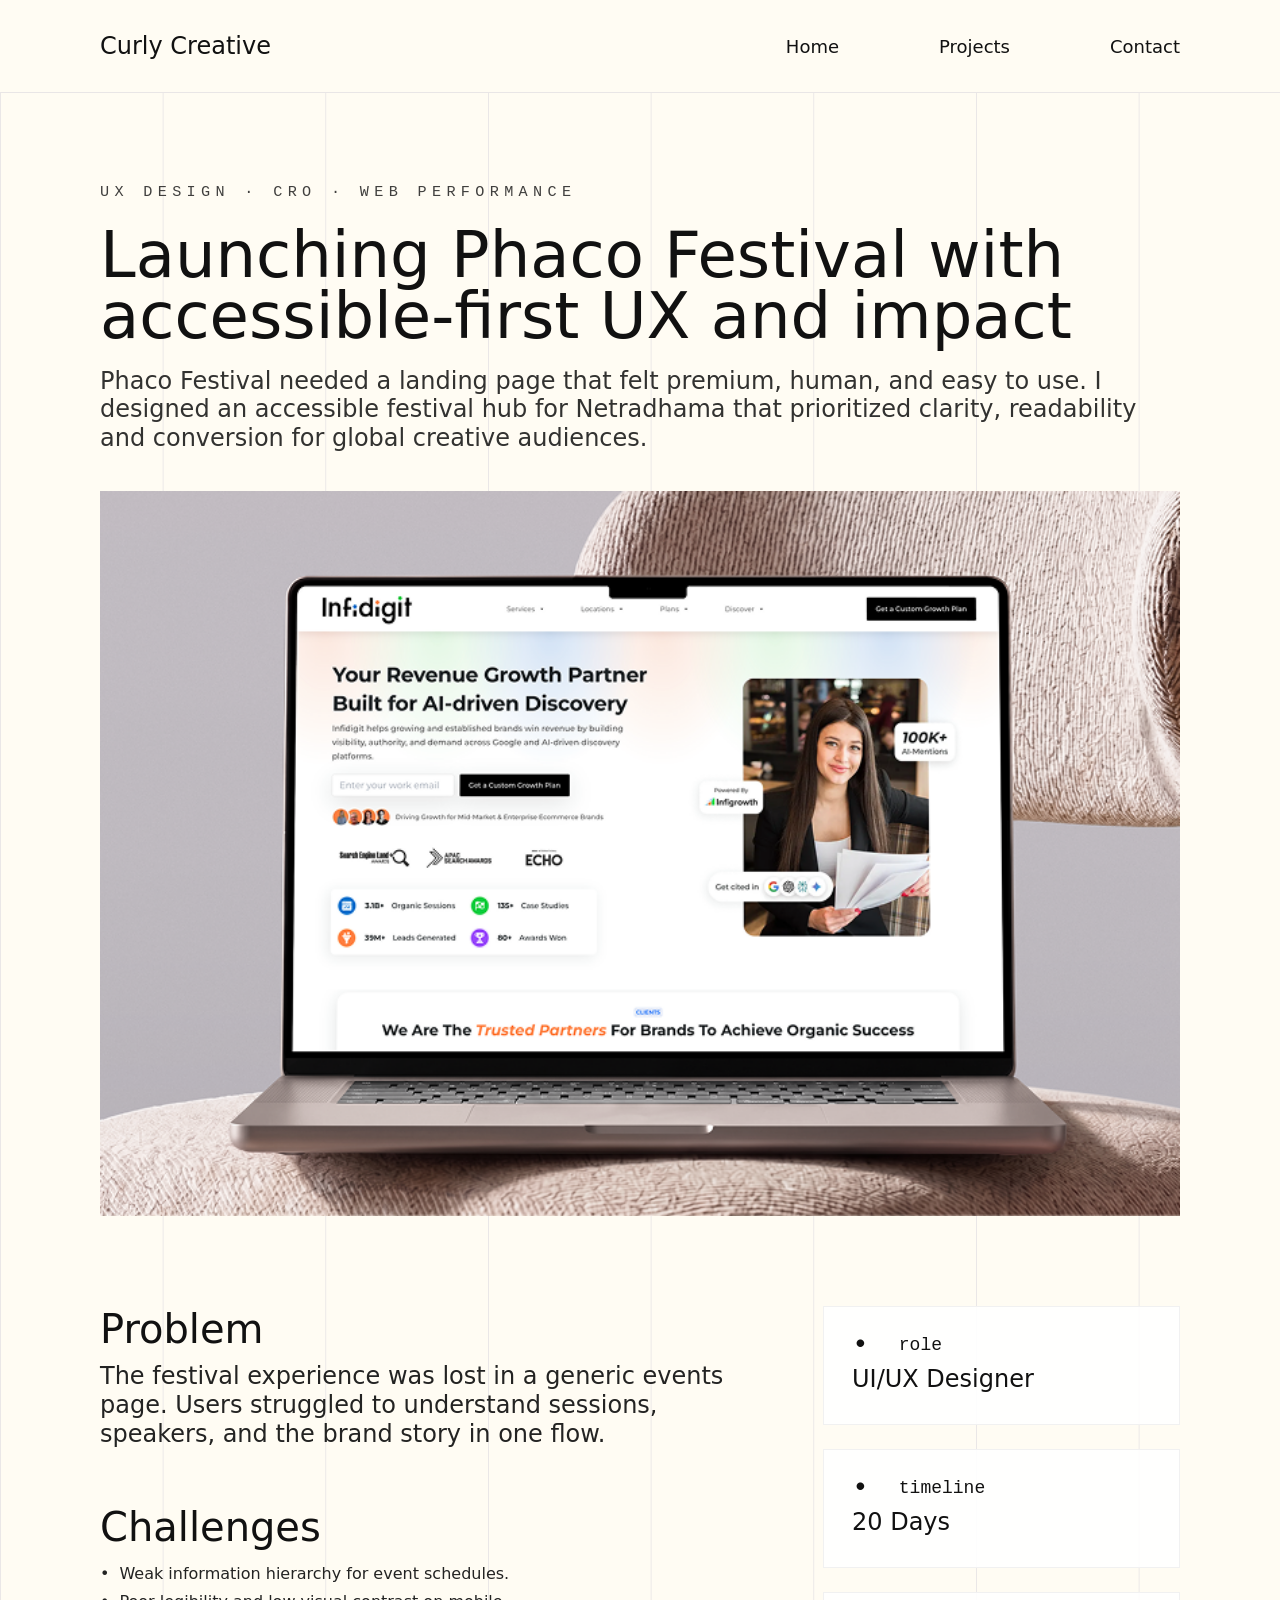
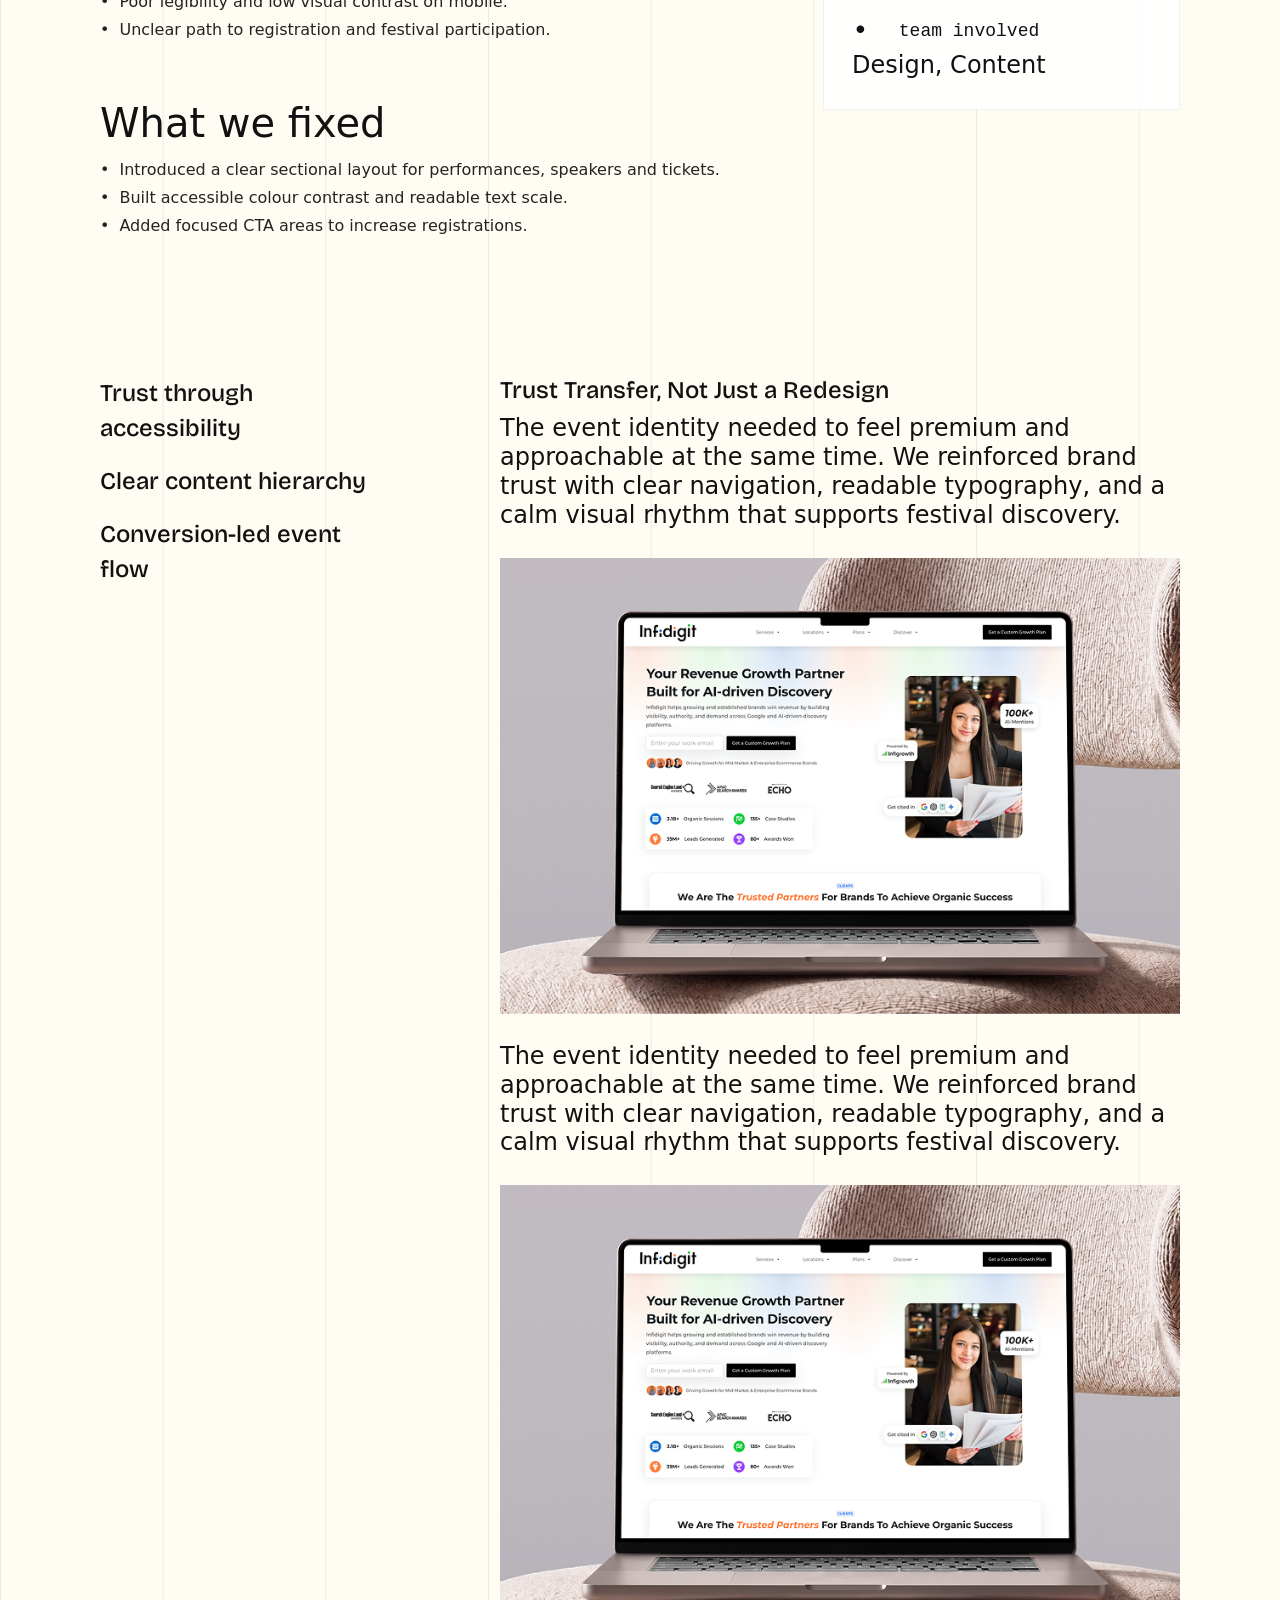
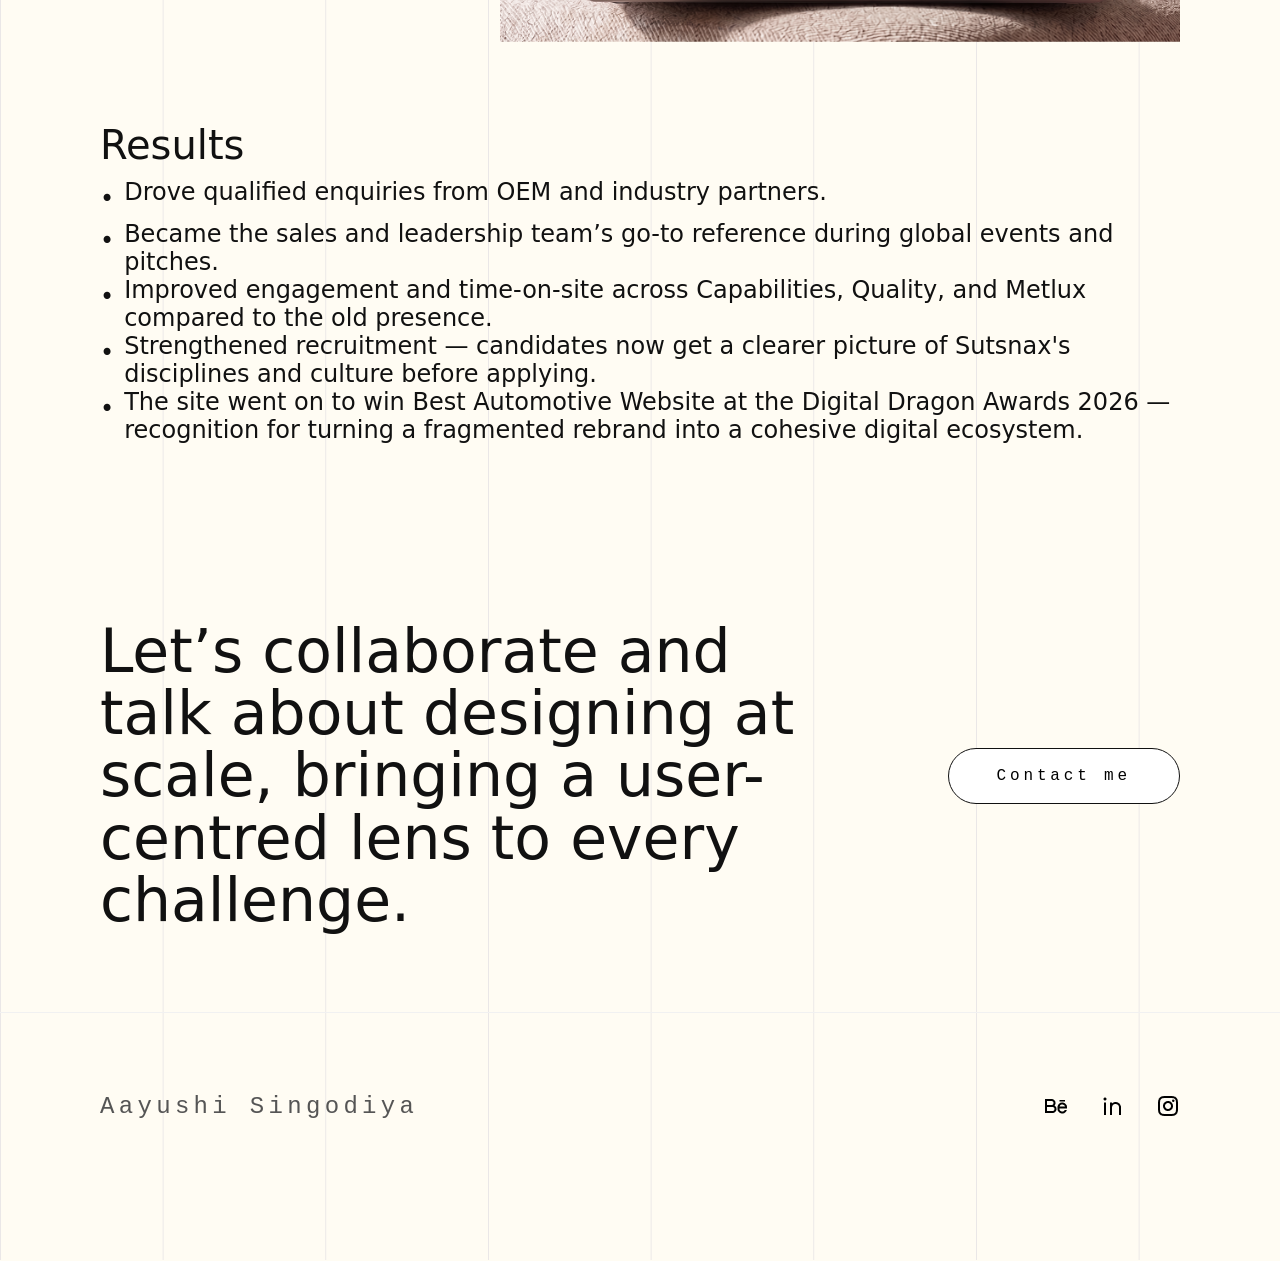
==== commit ed36c826: "Fix HTML encoding issues in case-study-netradhama.html" ====
--- a/case-study-netradhama.html
+++ b/case-study-netradhama.html
@@ -85,7 +85,9 @@
             <p>The event identity needed to feel premium and approachable at the same time. We reinforced brand trust with clear navigation, readable typography, and a calm visual rhythm that supports festival discovery.</p>
           </div>
           <img class="case-study-secondary-image" src="assets/project 2.png" alt="Phaco Festival ux image">
-          <p>The event identity needed to feel premium and approachable at the same time. We reinforced brand trust with clear navigation, readable typography, and a calm visual rhythm that supports festival discovery.</p>
+          <div class="case-study-section">
+            <p>The event identity needed to feel premium and approachable at the same time. We reinforced brand trust with clear navigation, readable typography, and a calm visual rhythm that supports festival discovery.</p>
+          </div>
           <img class="case-study-secondary-image" src="assets/project 2.png" alt="Phaco Festival ux image">
         </div>
       </div>
--- a/style.css
+++ b/style.css
@@ -893,7 +893,7 @@
 }
 
 .case-study-hero {
-  padding: 90px 64px 0;
+  padding: 90px 100px 0;
   margin: 0 auto;
 }
 
@@ -931,7 +931,7 @@
 
 .case-study-content {
   margin-top: 90px;
-  padding: 0px 64px 0;
+  padding: 0px 100px 0;
 }
 
 .case-study-grid {
@@ -1150,7 +1150,7 @@
   display: flex;
   justify-content: space-between;
   align-items: center;
-  padding: 80px 64px 140px;
+  padding: 80px 100px 140px;
   border-top: 1px solid #f1f1f1;
   color: #555;
 }
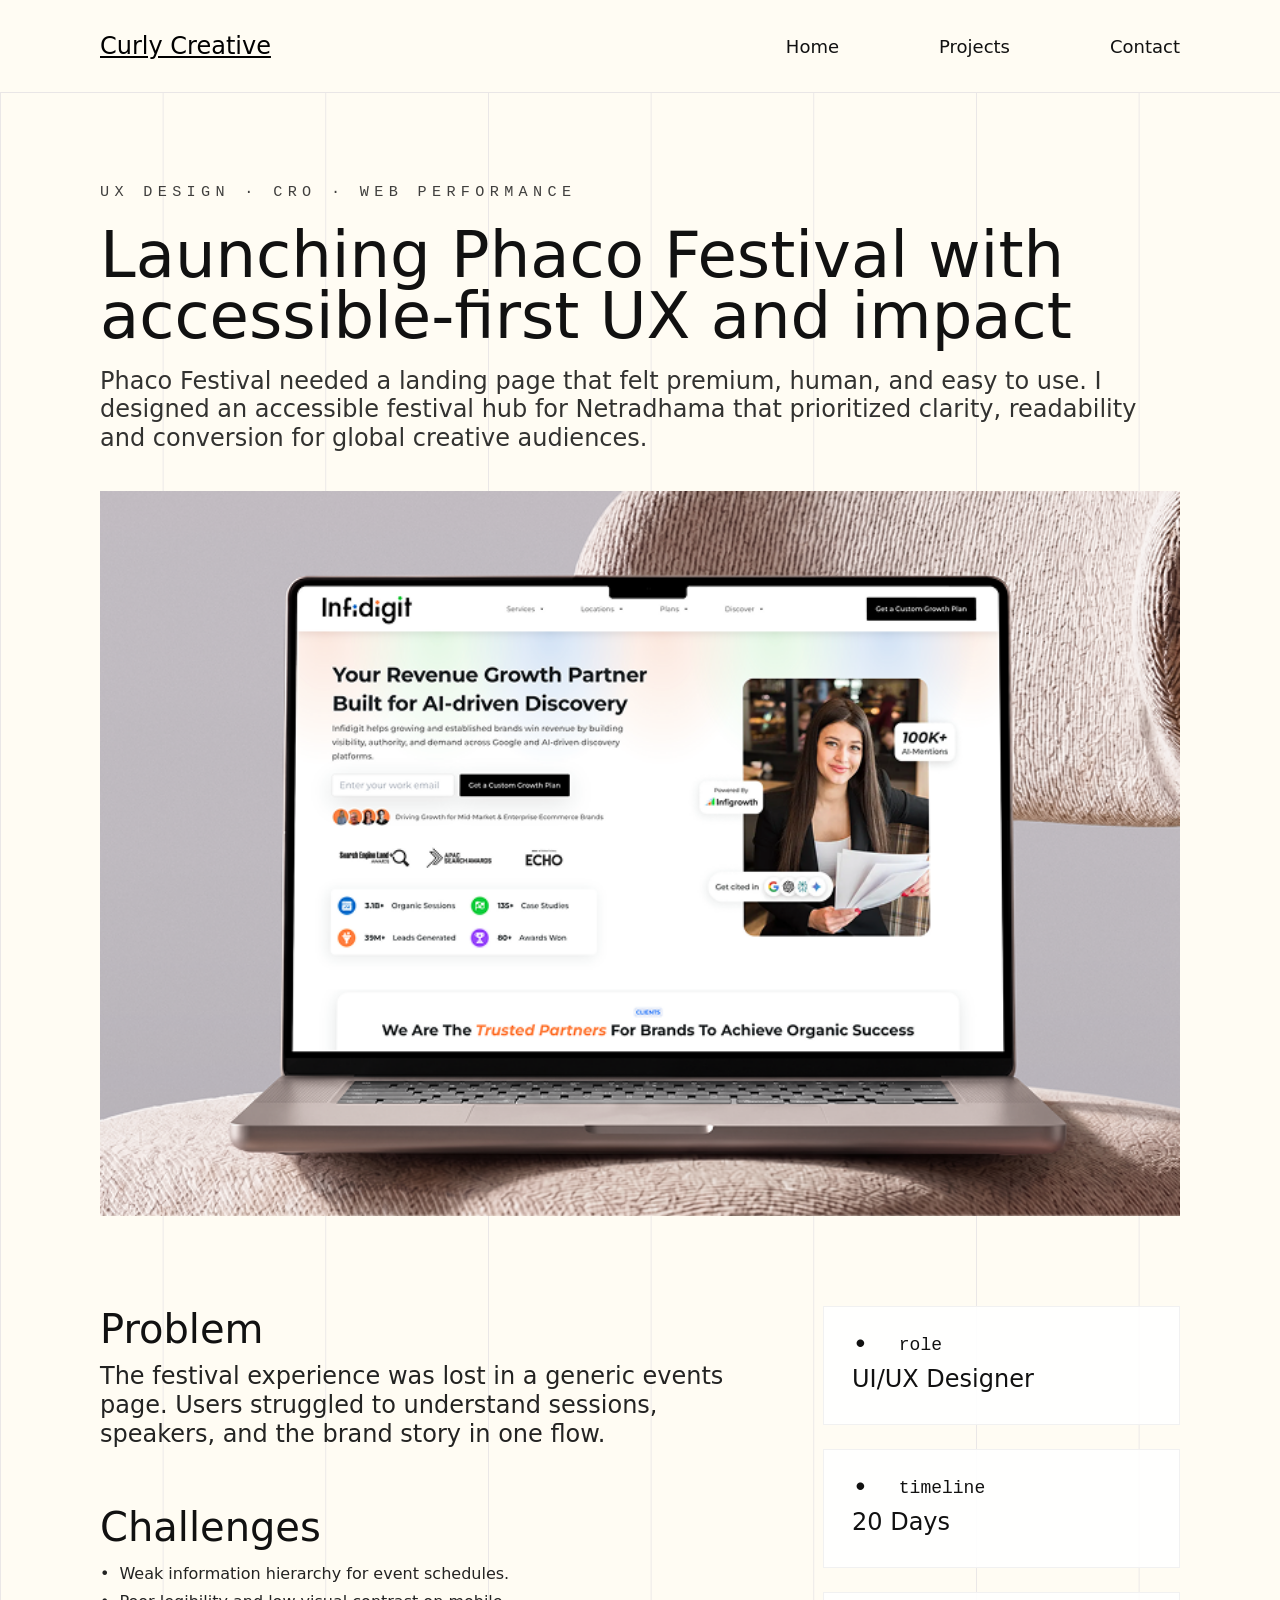
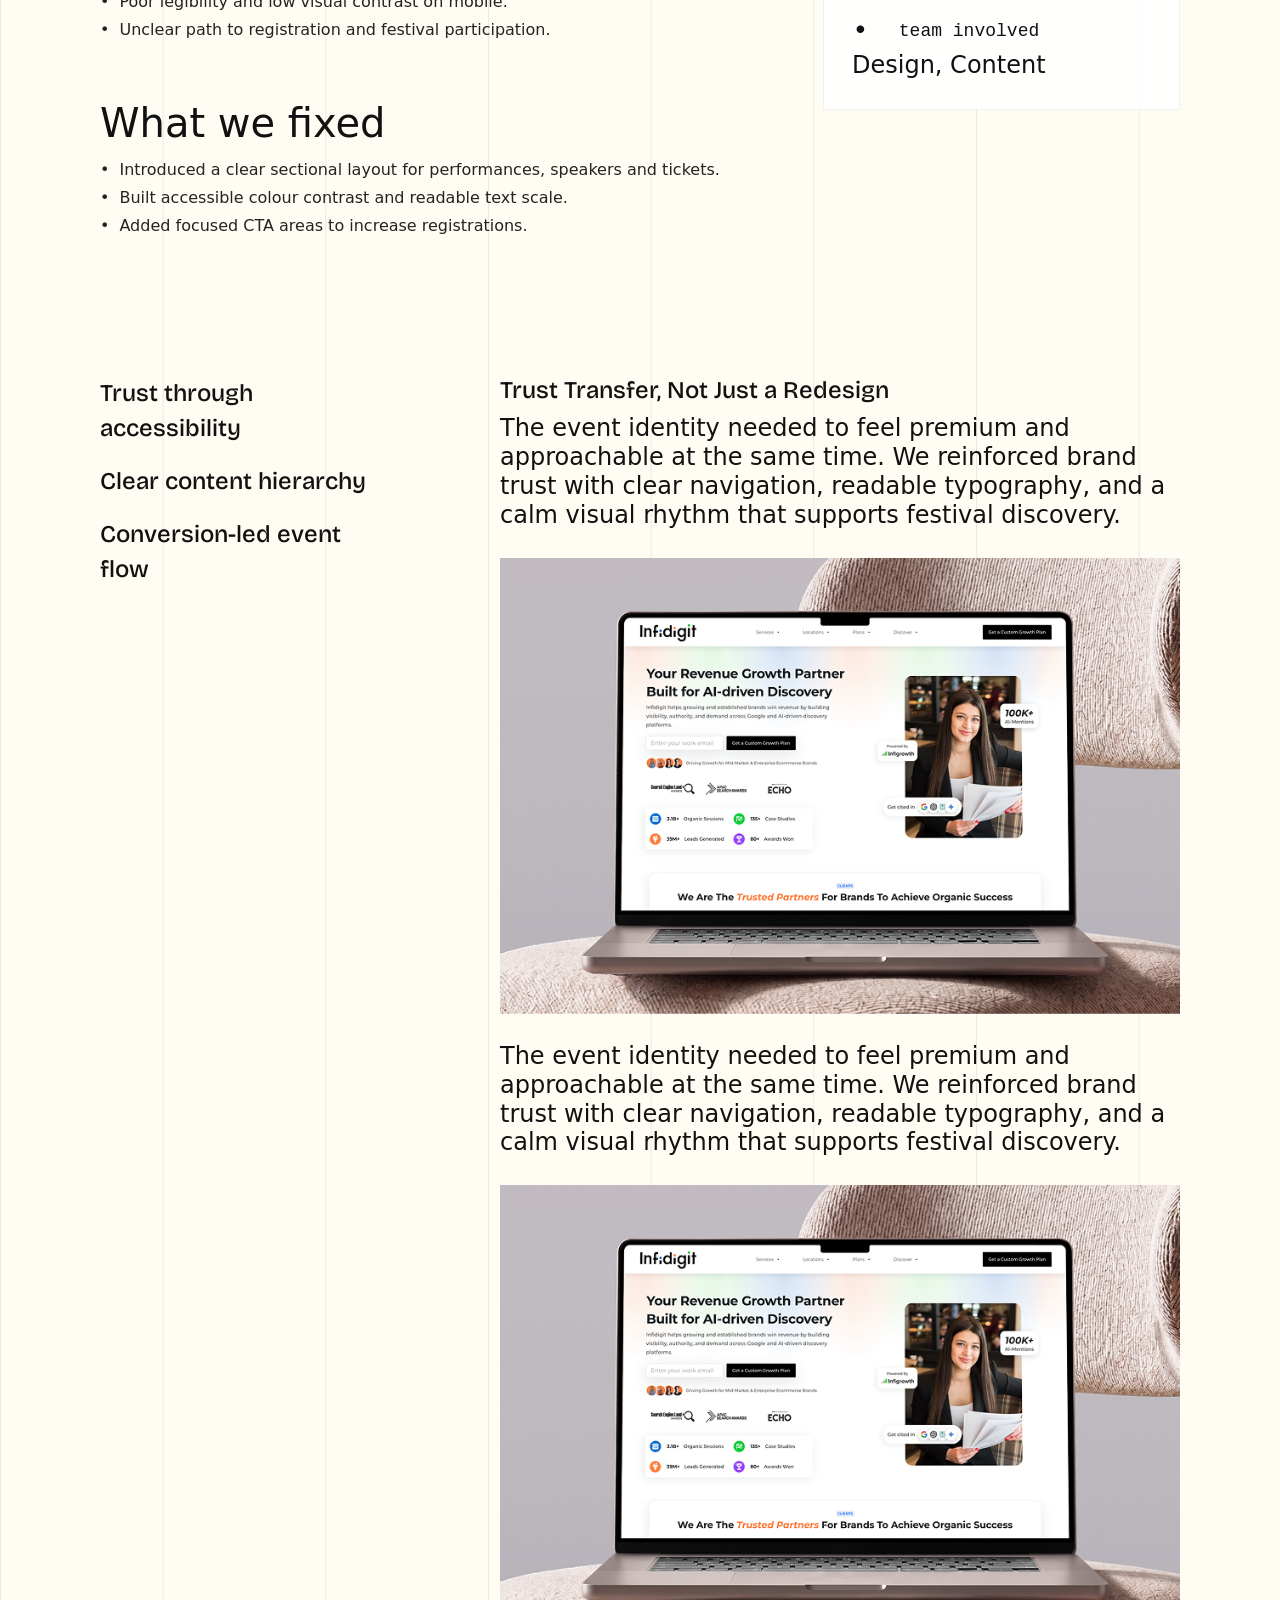
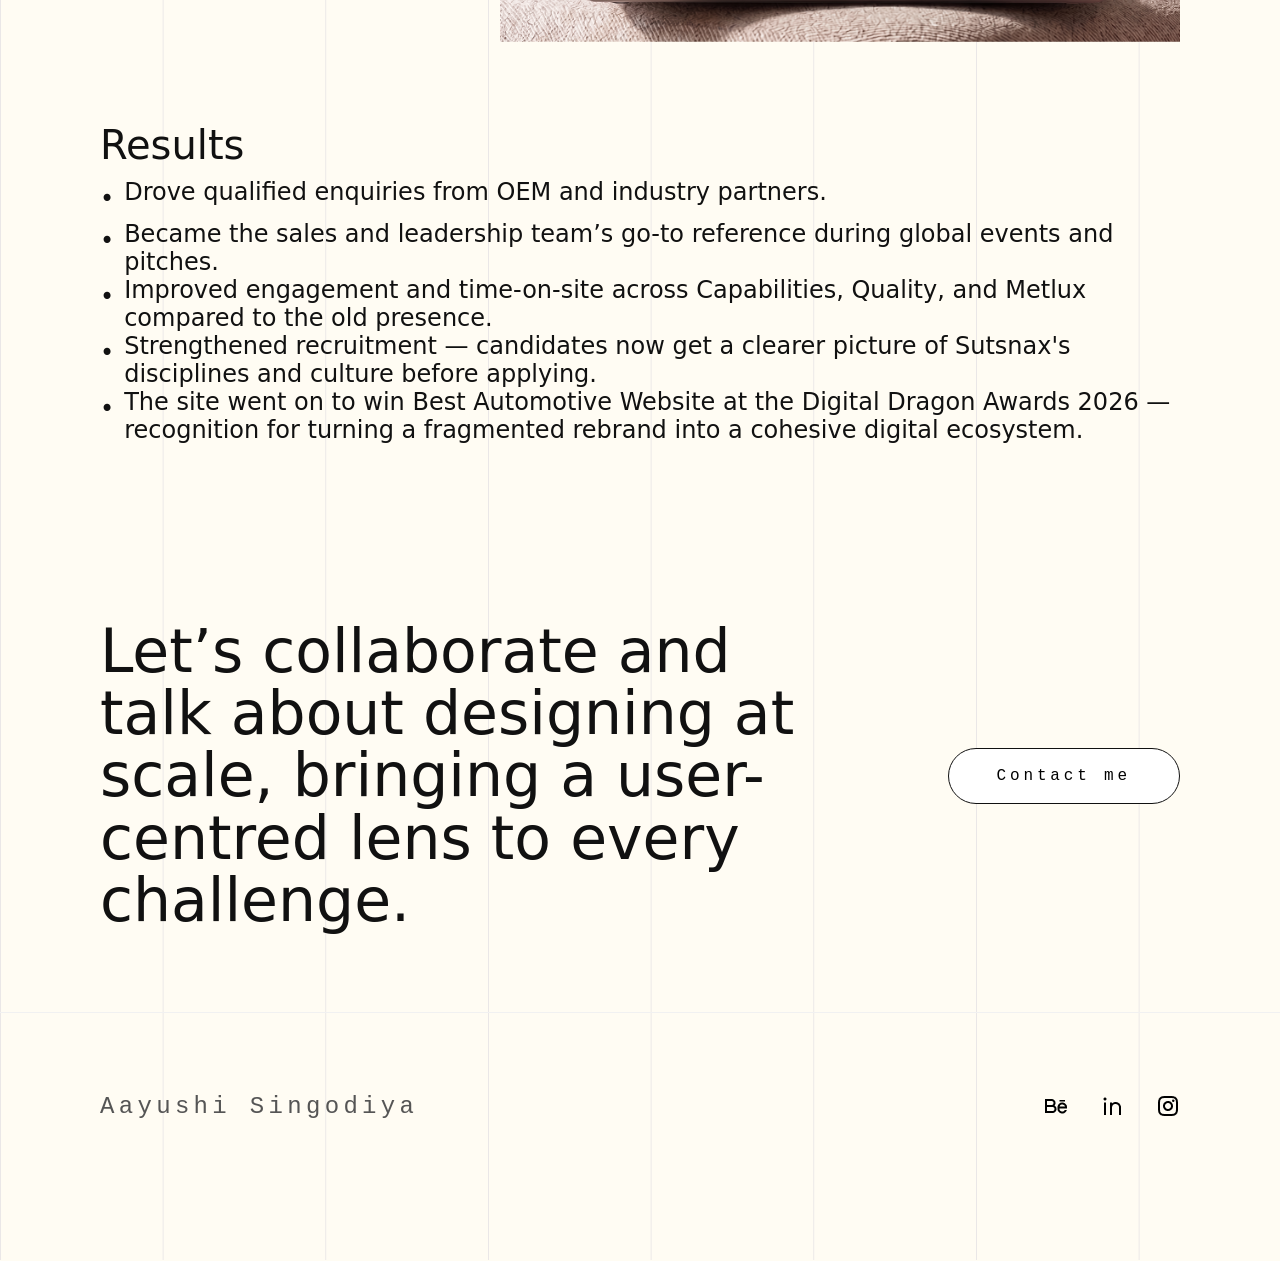
==== commit ab1b5268: "Update case-study-netradhama.html" ====
--- a/case-study-netradhama.html
+++ b/case-study-netradhama.html
@@ -11,7 +11,7 @@
 </head>
 <body>
 <header>
-  <div class="logo">Curly Creative</div>
+  <div class="logo"><a href="/">Curly Creative</a></div>
   <nav>
     <a href="index.html">Home</a>
     <a href="index.html#projects">Projects</a>
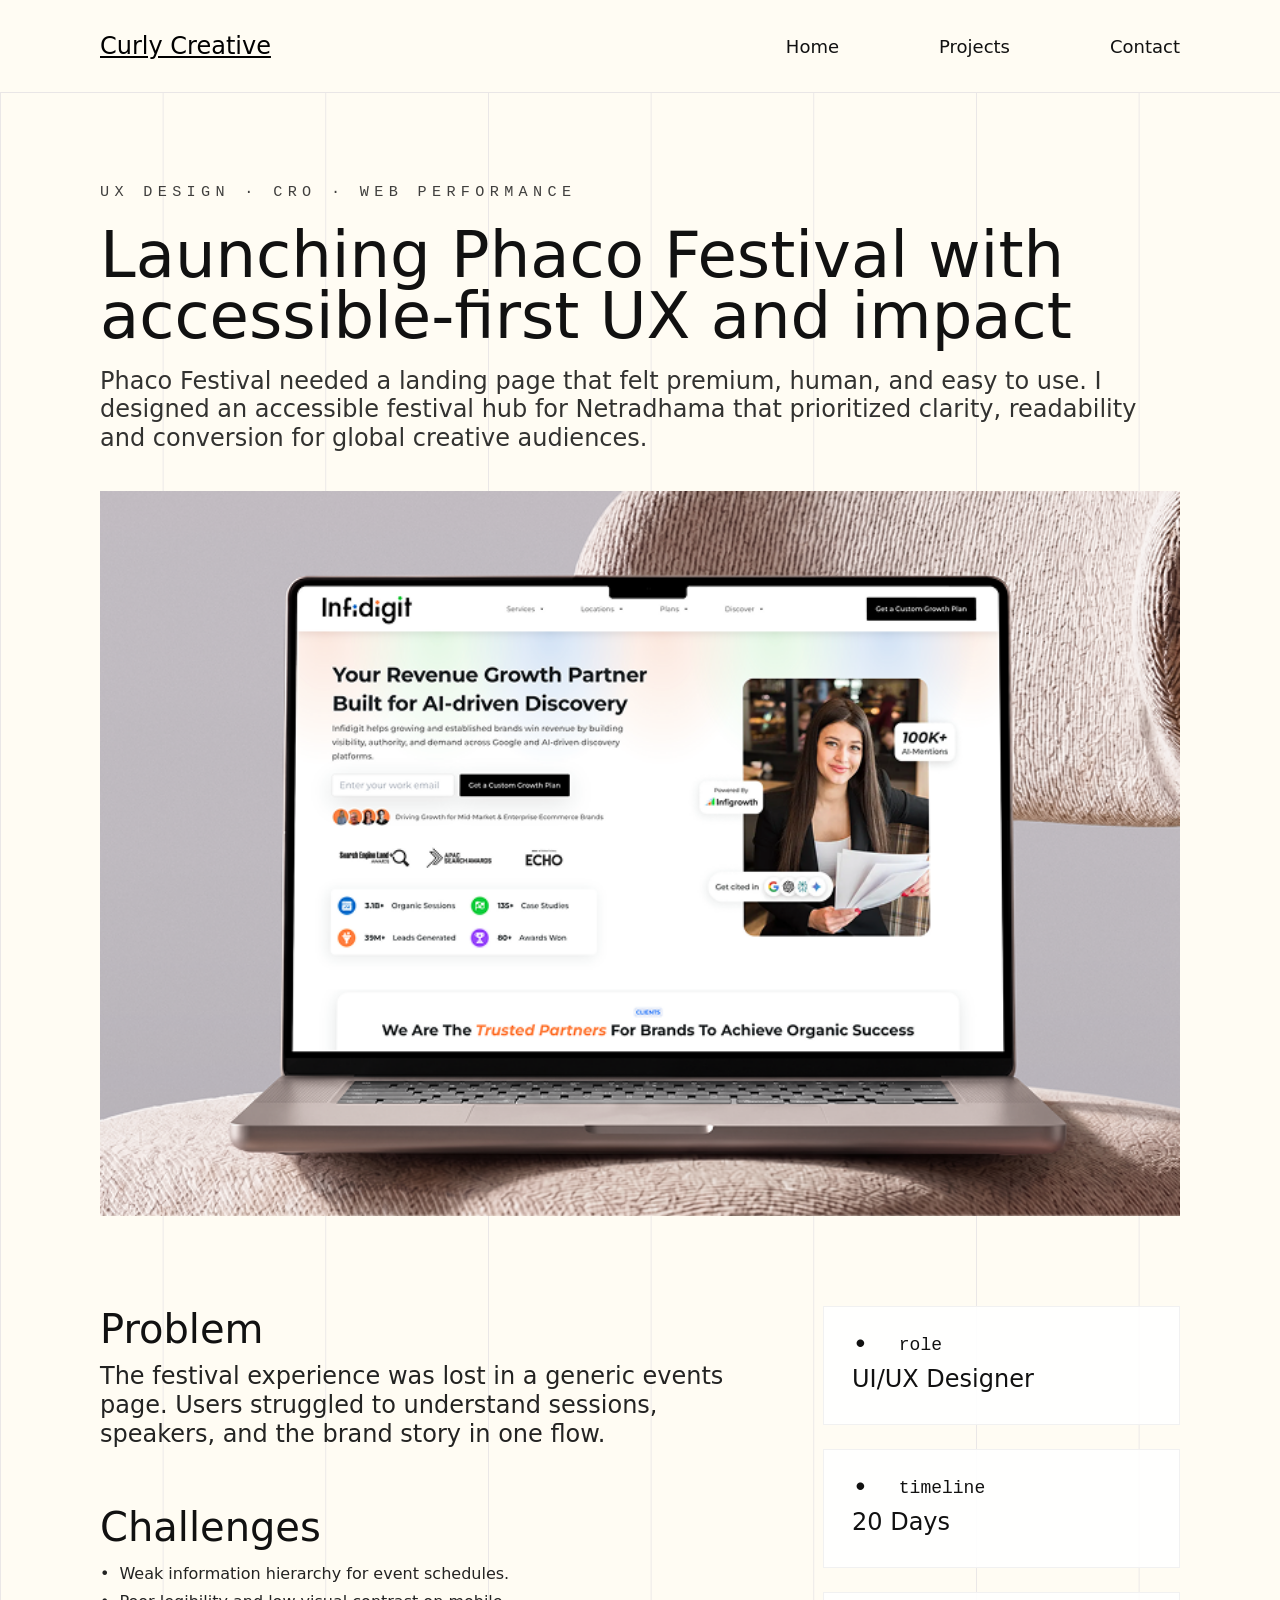
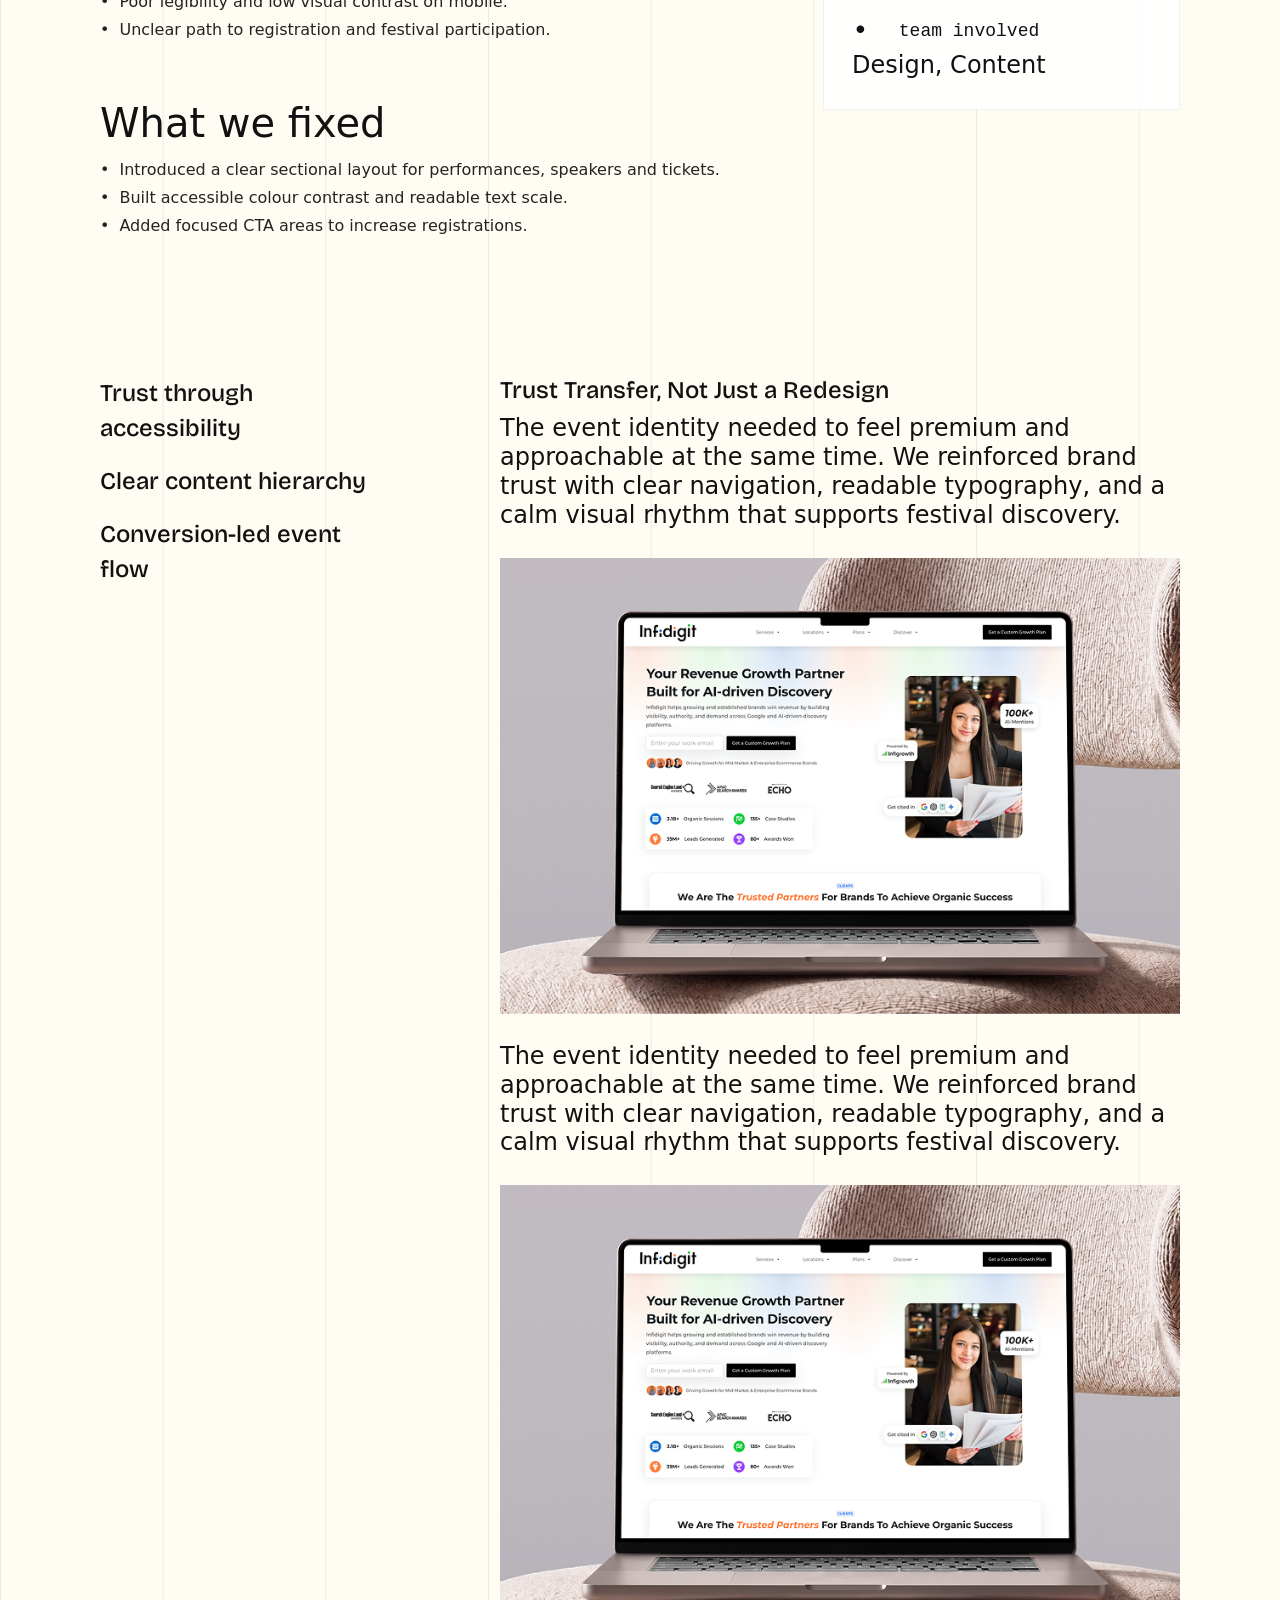
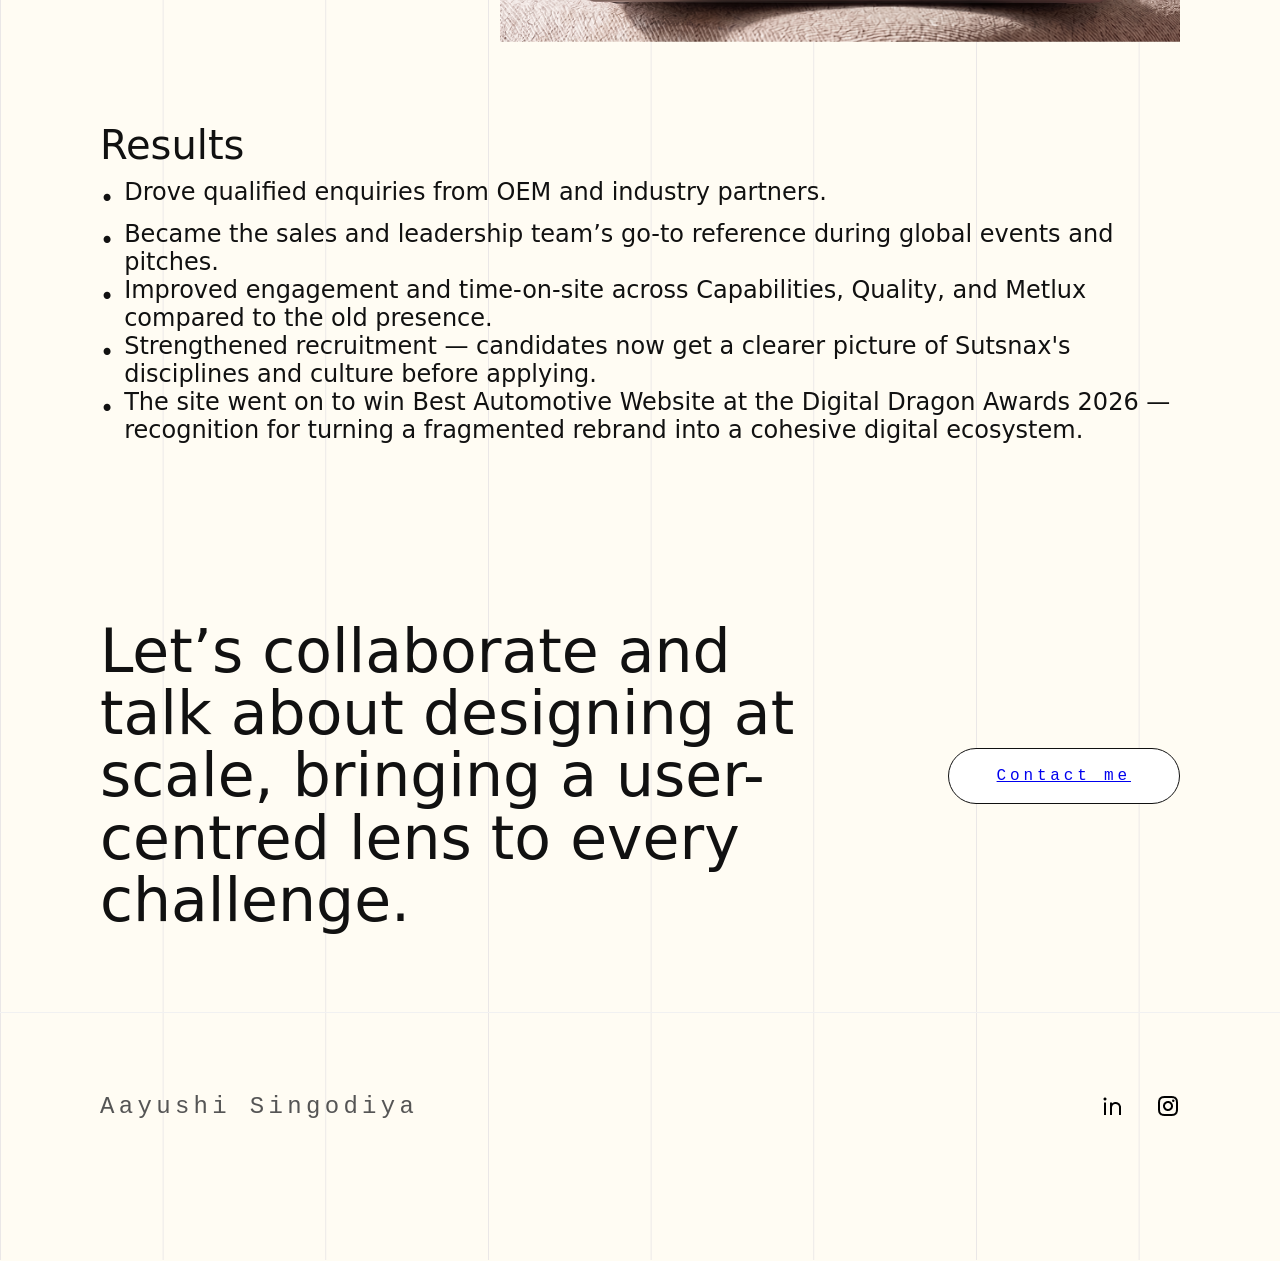
==== commit 360b7972: "Modify contact button and update footer links Updated contact button to include email link and adjus" ====
--- a/case-study-netradhama.html
+++ b/case-study-netradhama.html
@@ -11,7 +11,7 @@
 </head>
 <body>
 <header>
-  <div class="logo"><a href="/">Curly Creative</a></div>
+  <div class="logo"><a href="/portfolio/">Curly Creative</a></div>
   <nav>
     <a href="index.html">Home</a>
     <a href="index.html#projects">Projects</a>
@@ -106,15 +106,15 @@
   </section>
   <section class="contact" id="contact">
     <div class="contact-copy"><h2>Let’s collaborate and talk about designing at scale, bringing a user-centred lens to every challenge.</h2></div>
-    <button type="button">Contact me</button>
+    <button type="button"><a href="mailto:itsmeaayushisingodiya@gmail.com">Contact me</a></button>
   </section>
 </main>
 <footer class="site-footer">
   <p>Aayushi Singodiya</p>
   <div class="footer-links">
-    <a href="#"><img src="assets/behance-line.png" alt="behance icon"></a>
-    <a href="#"><img src="assets/linkedin-line.png" alt="linkedin icon"></a>
-    <a href="#"><img src="assets/instagram-line.png" alt="instagram icon"></a>
+    <!-- <a href="#"><img loading="lazy" decoding="async" src="https://itsmeaayushi.github.io/portfolio/assets/behance-line.png" alt="behance icon"></a> -->
+    <a href="https://www.linkedin.com/in/aayushi-singodiya-550233246/" target="_blank"><img loading="lazy" decoding="async" src="https://itsmeaayushi.github.io/portfolio/assets/linkedin-line.png" alt="linkedin icon"></a>
+    <a href="https://www.behance.net/aayushisingodi" target="_blank"><img loading="lazy" decoding="async" src="https://itsmeaayushi.github.io/portfolio/assets/instagram-line.png" alt="instagram icon"></a>
   </div>
 </footer>
 </body>
